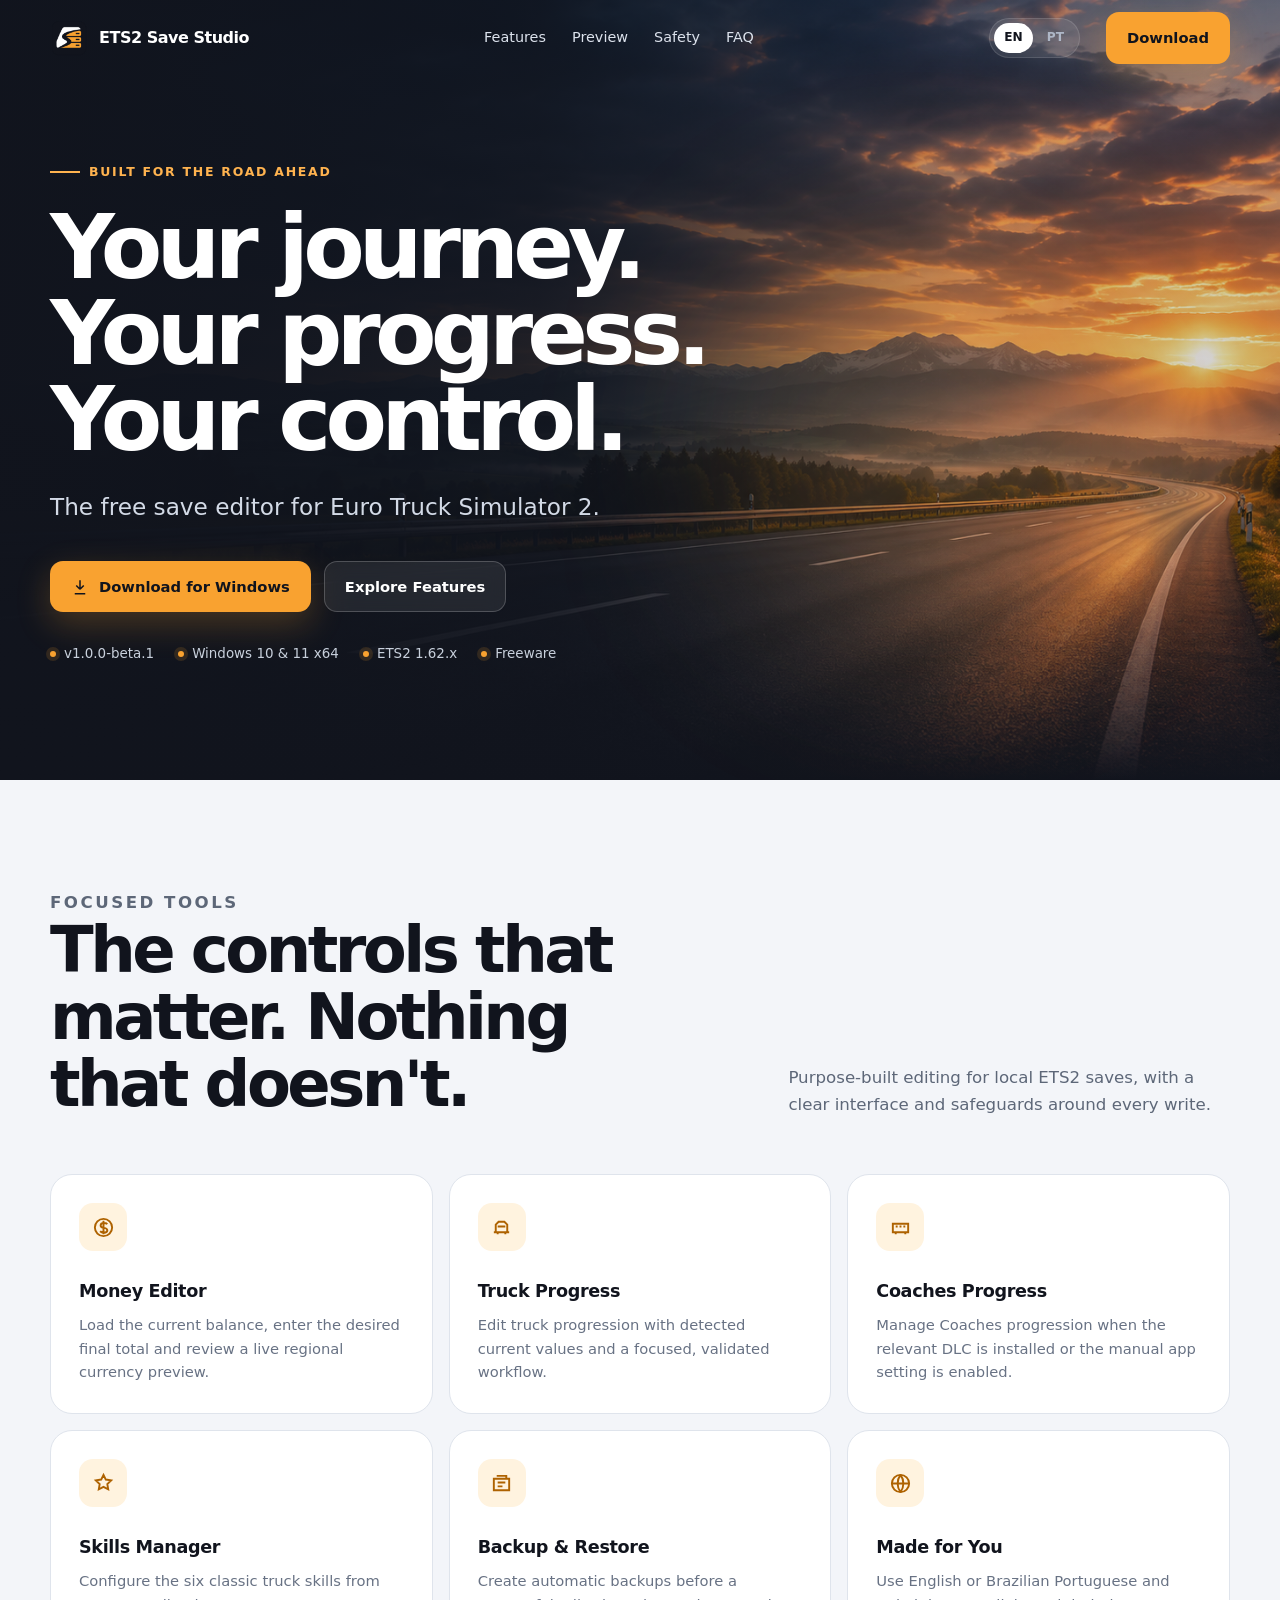
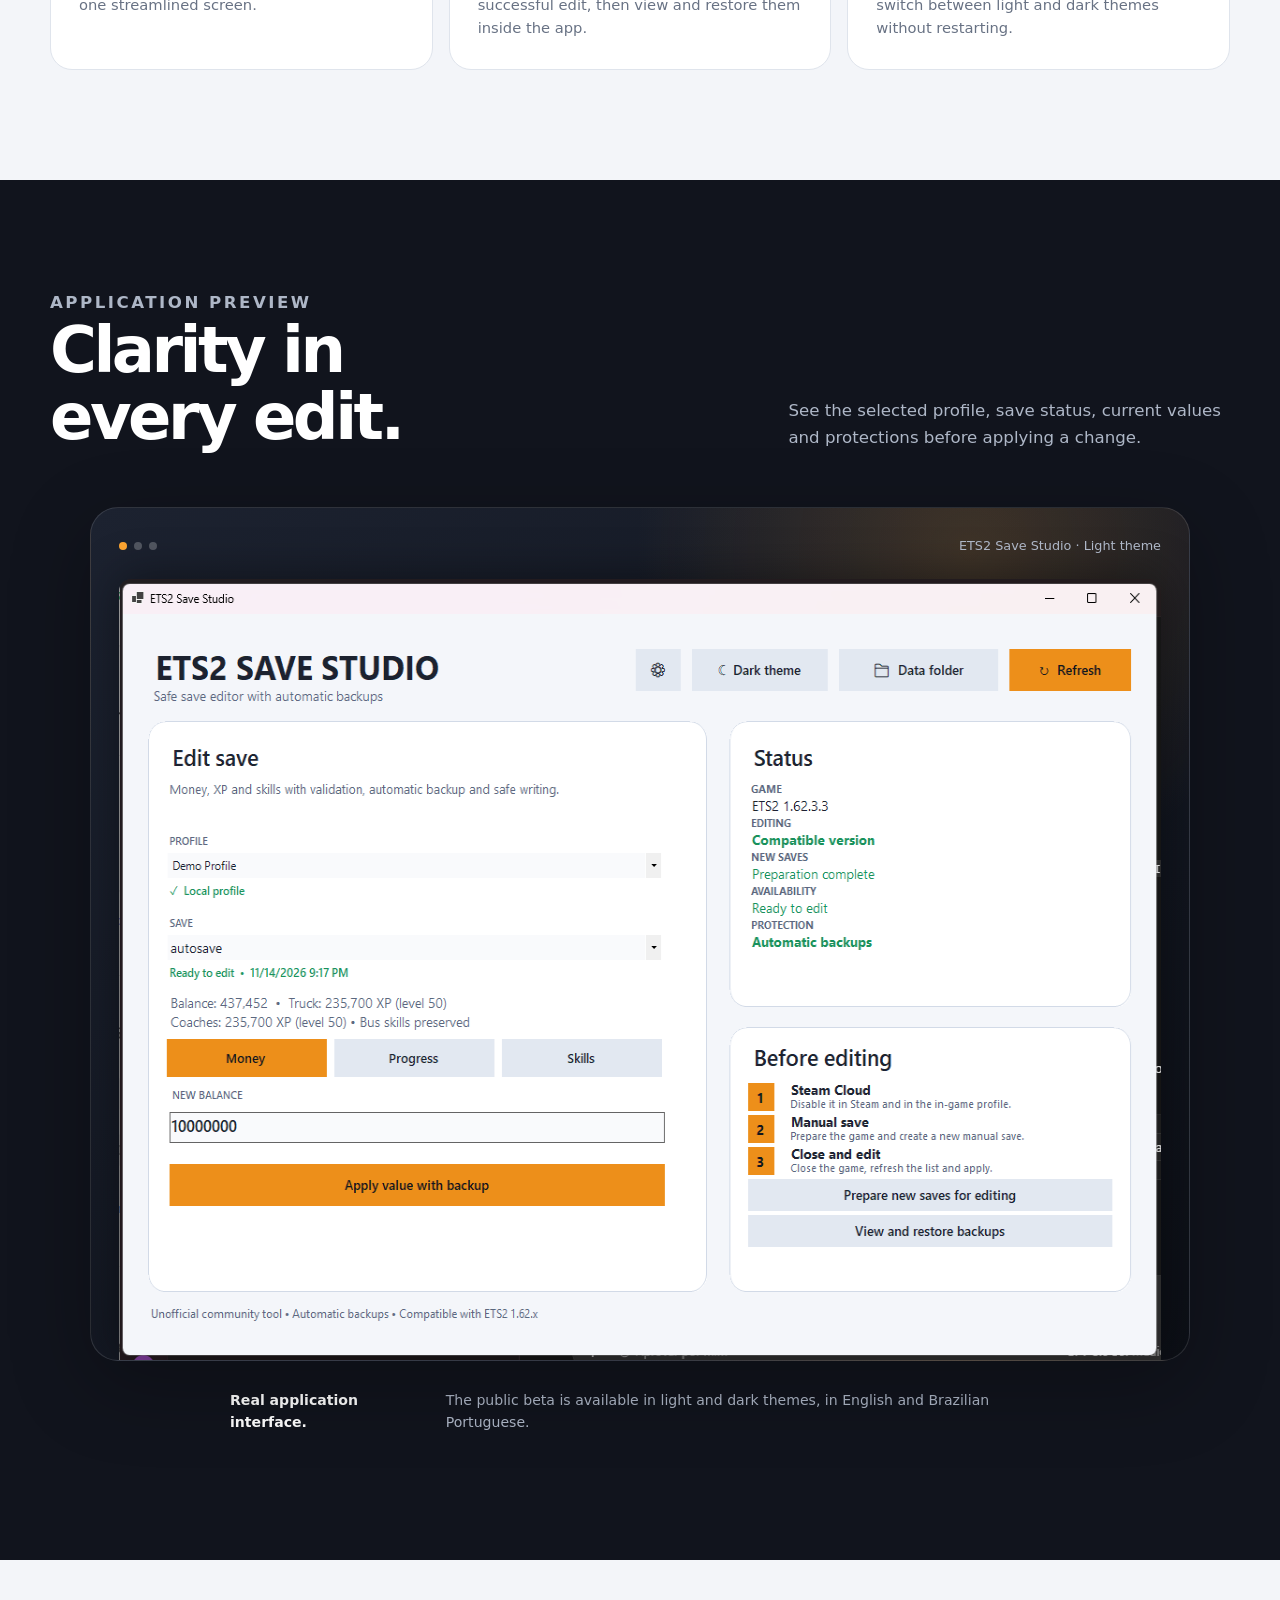
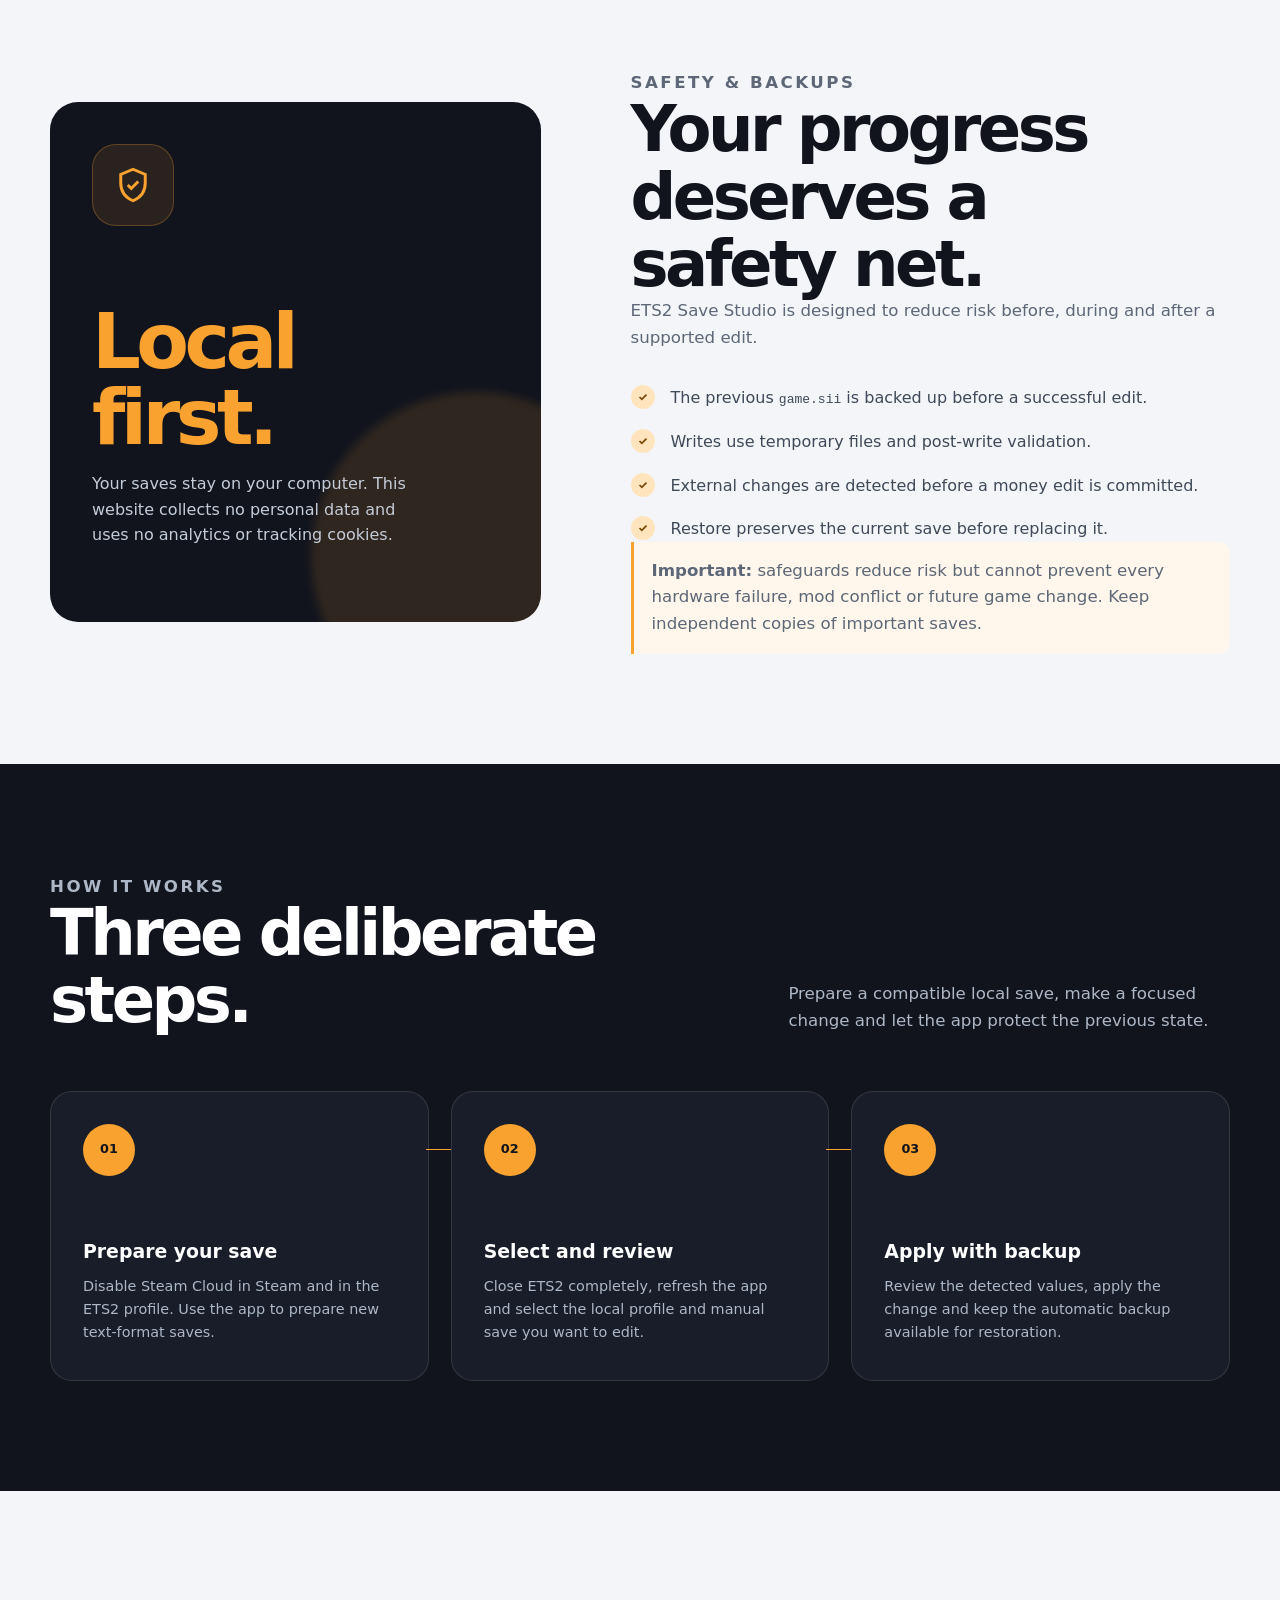
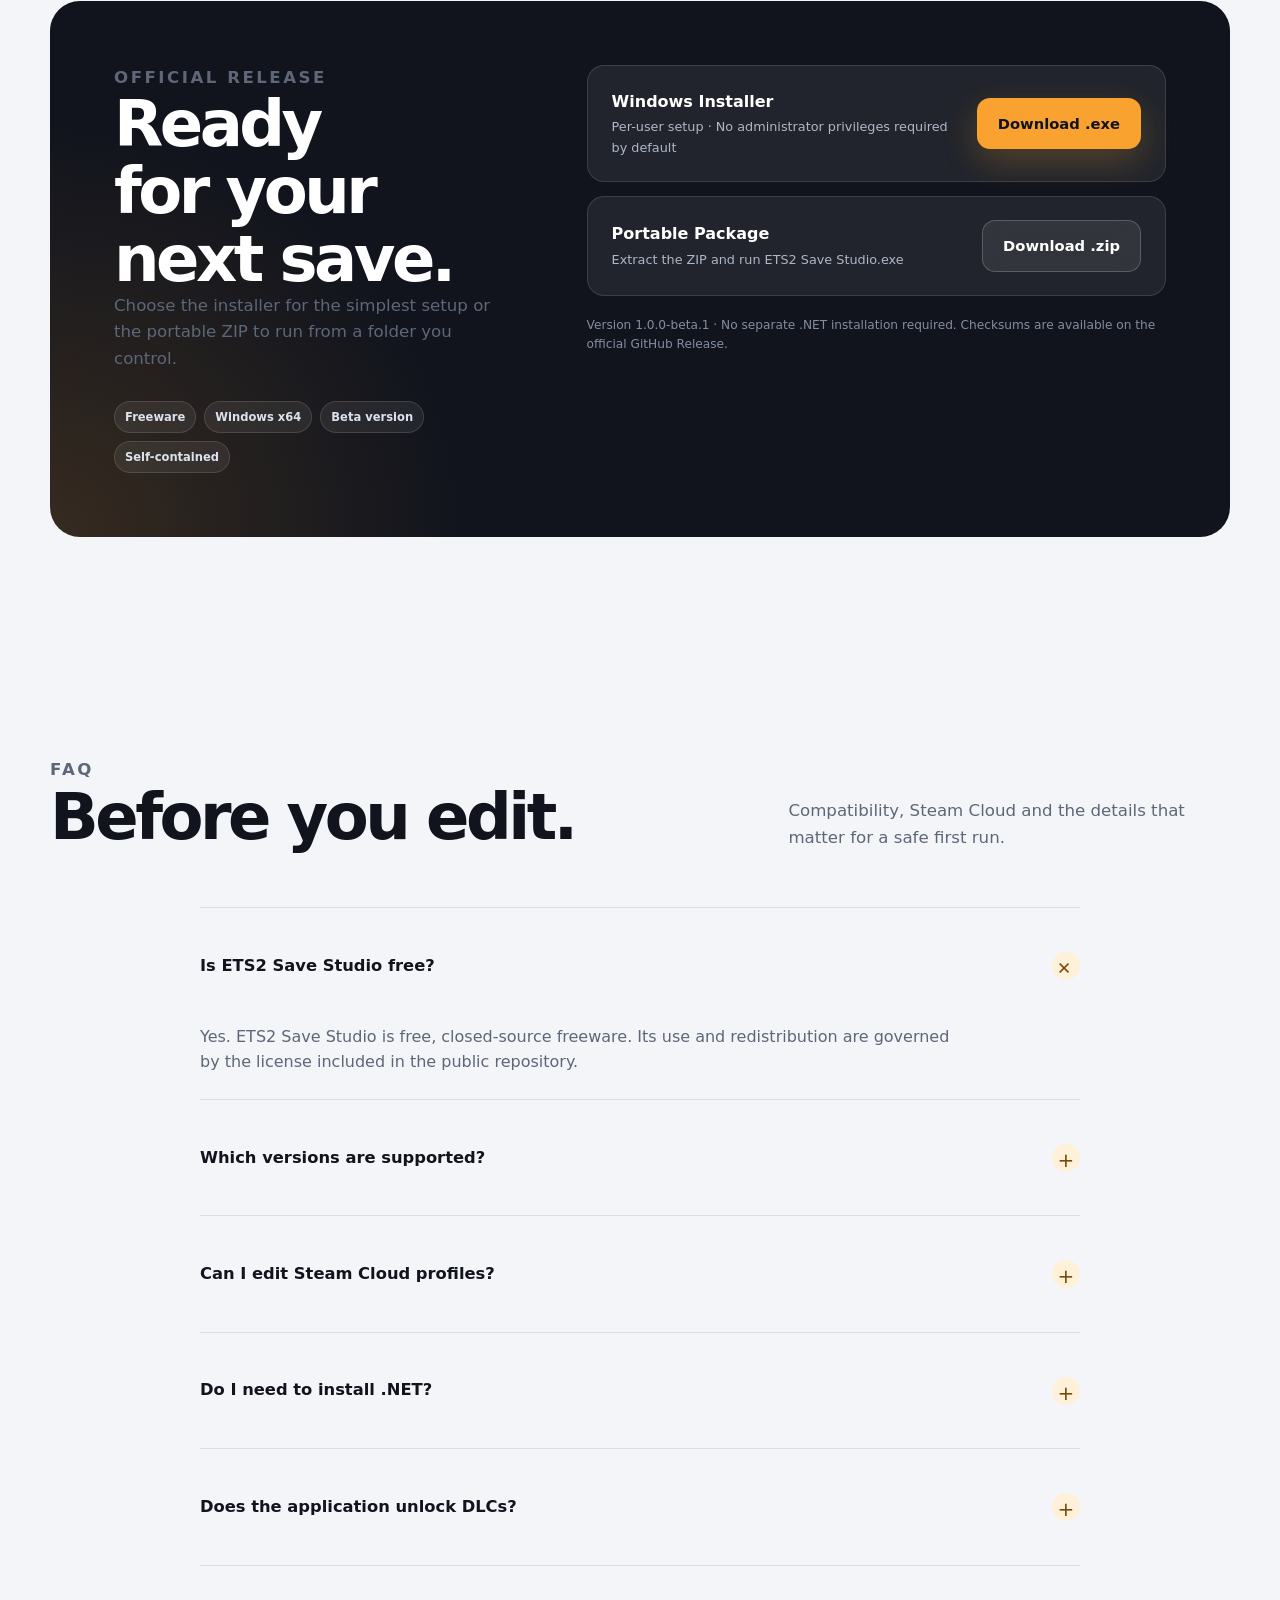
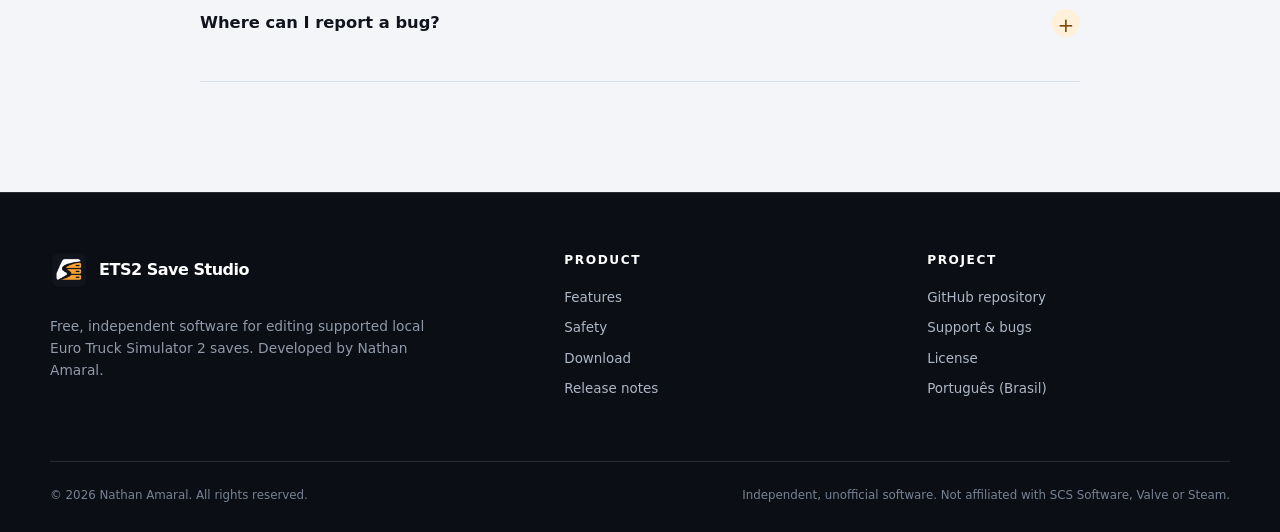
==== site/en/index.html @ 28e4f6e2 "site: publish official landing page" ====
<!DOCTYPE html>
<html lang="en">
<head>
  <meta charset="utf-8">
  <meta name="viewport" content="width=device-width, initial-scale=1">
  <title>ETS2 Save Studio — Free Save Editor for Windows</title>
  <meta name="description" content="Edit local Euro Truck Simulator 2 saves with money, progression and skills tools, automatic backups and restore. Free for Windows x64.">
  <meta name="theme-color" content="#11141D">
  <meta name="color-scheme" content="dark light">
  <meta name="author" content="Nathan Amaral">
  <link rel="canonical" href="https://nathan5d.github.io/ets2-save-studio/en/">
  <link rel="alternate" hreflang="en" href="https://nathan5d.github.io/ets2-save-studio/en/">
  <link rel="alternate" hreflang="pt-BR" href="https://nathan5d.github.io/ets2-save-studio/pt-br/">
  <link rel="alternate" hreflang="x-default" href="https://nathan5d.github.io/ets2-save-studio/en/">
  <link rel="icon" href="../assets/images/logo.png" type="image/png">
  <link rel="apple-touch-icon" href="../assets/images/logo.png">
  <link rel="stylesheet" href="../assets/css/styles.css">

  <meta property="og:type" content="website">
  <meta property="og:site_name" content="ETS2 Save Studio">
  <meta property="og:locale" content="en_US">
  <meta property="og:locale:alternate" content="pt_BR">
  <meta property="og:title" content="ETS2 Save Studio — Your journey. Your progress. Your control.">
  <meta property="og:description" content="The free save editor for Euro Truck Simulator 2. Built for local saves with automatic backups and restore.">
  <meta property="og:url" content="https://nathan5d.github.io/ets2-save-studio/en/">
  <meta property="og:image" content="https://nathan5d.github.io/ets2-save-studio/assets/images/app-preview.png">
  <meta property="og:image:alt" content="ETS2 Save Studio application window">
  <meta name="twitter:card" content="summary_large_image">
  <meta name="twitter:title" content="ETS2 Save Studio — Free Save Editor for Windows">
  <meta name="twitter:description" content="Edit local ETS2 saves with focused controls, automatic backups and restore.">
  <meta name="twitter:image" content="https://nathan5d.github.io/ets2-save-studio/assets/images/app-preview.png">

  <script type="application/ld+json">
  {
    "@context": "https://schema.org",
    "@type": "SoftwareApplication",
    "name": "ETS2 Save Studio",
    "applicationCategory": "UtilitiesApplication",
    "operatingSystem": "Windows 10, Windows 11 (x64)",
    "softwareVersion": "1.0.0-beta.1",
    "description": "A free, independent Windows application for editing local Euro Truck Simulator 2 saves with automatic backups and restoration tools.",
    "url": "https://nathan5d.github.io/ets2-save-studio/en/",
    "downloadUrl": "https://github.com/nathan5d/ets2-save-studio/releases/tag/v1.0.0-beta.1",
    "image": "https://nathan5d.github.io/ets2-save-studio/assets/images/app-preview.png",
    "author": { "@type": "Person", "name": "Nathan Amaral" },
    "offers": { "@type": "Offer", "price": "0", "priceCurrency": "USD" },
    "inLanguage": ["en", "pt-BR"]
  }
  </script>
</head>
<body>
  <a class="skip-link" href="#main">Skip to content</a>

  <header class="site-header" aria-label="Main navigation">
    <div class="container nav-wrap">
      <a class="brand" href="#top" aria-label="ETS2 Save Studio home">
        <img src="../assets/images/logo.png" alt="" width="38" height="38">
        <span>ETS2 Save Studio</span>
      </a>
      <nav class="nav-links" id="main-menu" aria-label="Primary">
        <a href="#features">Features</a>
        <a href="#preview">Preview</a>
        <a href="#safety">Safety</a>
        <a href="#faq">FAQ</a>
      </nav>
      <div class="nav-actions">
        <div class="language-switcher" role="group" aria-label="Language">
          <a href="../en/" data-language="en" aria-current="page" lang="en">EN</a>
          <a href="../pt-br/" data-language="pt-br" lang="pt-BR">PT</a>
        </div>
        <a class="button button-primary" href="#download">Download</a>
        <button class="menu-toggle" type="button" aria-expanded="false" aria-controls="main-menu" aria-label="Open navigation menu"><span></span></button>
      </div>
    </div>
  </header>

  <main id="main">
    <section class="hero" id="top" aria-labelledby="hero-title">
      <div class="hero-glow" aria-hidden="true"></div>
      <div class="container">
        <div class="hero-content">
          <p class="eyebrow">Built for the road ahead</p>
          <h1 id="hero-title">Your journey. Your progress. Your control.</h1>
          <p class="lead">The free save editor for Euro Truck Simulator 2.</p>
          <div class="hero-actions">
            <a class="button button-primary" href="https://github.com/nathan5d/ets2-save-studio/releases/download/v1.0.0-beta.1/ETS2-Save-Studio-1.0.0-beta.1-Setup.exe">
              <svg aria-hidden="true" viewBox="0 0 24 24" fill="none" stroke="currentColor" stroke-width="2"><path d="M12 3v12m0 0 5-5m-5 5-5-5M5 21h14"/></svg>
              Download for Windows
            </a>
            <a class="button button-secondary" href="#features">Explore Features</a>
          </div>
          <ul class="hero-meta">
            <li>v1.0.0-beta.1</li>
            <li>Windows 10 &amp; 11 x64</li>
            <li>ETS2 1.62.x</li>
            <li>Freeware</li>
          </ul>
        </div>
      </div>
    </section>

    <section class="section section-muted" id="features" aria-labelledby="features-title">
      <div class="container">
        <div class="section-head" data-reveal>
          <div>
            <p class="kicker">Focused tools</p>
            <h2 id="features-title">The controls that matter. Nothing that doesn't.</h2>
          </div>
          <p>Purpose-built editing for local ETS2 saves, with a clear interface and safeguards around every write.</p>
        </div>
        <div class="feature-grid">
          <article class="feature-card" data-reveal>
            <div class="icon-box"><svg aria-hidden="true" viewBox="0 0 24 24" fill="none" stroke="currentColor" stroke-width="2"><circle cx="12" cy="12" r="9"/><path d="M16 8.5c-.8-.8-2-1.2-3.4-1.2-2 0-3.6 1-3.6 2.5 0 3.8 7 1.4 7 5.1 0 1.5-1.6 2.5-3.6 2.5-1.6 0-3-.5-4-1.4M12 5v14"/></svg></div>
            <h3>Money Editor</h3>
            <p>Load the current balance, enter the desired final total and review a live regional currency preview.</p>
          </article>
          <article class="feature-card" data-reveal>
            <div class="icon-box"><svg aria-hidden="true" viewBox="0 0 24 24" fill="none" stroke="currentColor" stroke-width="2"><path d="M4 17h16M6 17V9l3-3h6l3 3v8M8 17v2m8-2v2M8 11h8"/></svg></div>
            <h3>Truck Progress</h3>
            <p>Edit truck progression with detected current values and a focused, validated workflow.</p>
          </article>
          <article class="feature-card" data-reveal>
            <div class="icon-box"><svg aria-hidden="true" viewBox="0 0 24 24" fill="none" stroke="currentColor" stroke-width="2"><path d="M4 17h16V8H4v9Zm3 0v2m10-2v2M7 11h2m2 0h2m2 0h2"/></svg></div>
            <h3>Coaches Progress</h3>
            <p>Manage Coaches progression when the relevant DLC is installed or the manual app setting is enabled.</p>
          </article>
          <article class="feature-card" data-reveal>
            <div class="icon-box"><svg aria-hidden="true" viewBox="0 0 24 24" fill="none" stroke="currentColor" stroke-width="2"><path d="m12 3 2.4 4.9L20 8.7l-4 3.9.9 5.5-4.9-2.6-4.9 2.6.9-5.5-4-3.9 5.6-.8L12 3Z"/></svg></div>
            <h3>Skills Manager</h3>
            <p>Configure the six classic truck skills from one streamlined screen.</p>
          </article>
          <article class="feature-card" data-reveal>
            <div class="icon-box"><svg aria-hidden="true" viewBox="0 0 24 24" fill="none" stroke="currentColor" stroke-width="2"><path d="M4 7h16v12H4zM7 4h10v3M8 11h8m-8 4h5"/></svg></div>
            <h3>Backup &amp; Restore</h3>
            <p>Create automatic backups before a successful edit, then view and restore them inside the app.</p>
          </article>
          <article class="feature-card" data-reveal>
            <div class="icon-box"><svg aria-hidden="true" viewBox="0 0 24 24" fill="none" stroke="currentColor" stroke-width="2"><circle cx="12" cy="12" r="9"/><path d="M3 12h18M12 3a15 15 0 0 1 0 18M12 3a15 15 0 0 0 0 18"/></svg></div>
            <h3>Made for You</h3>
            <p>Use English or Brazilian Portuguese and switch between light and dark themes without restarting.</p>
          </article>
        </div>
      </div>
    </section>

    <section class="section" id="preview" aria-labelledby="preview-title">
      <div class="container">
        <div class="section-head" data-reveal>
          <div>
            <p class="kicker">Application preview</p>
            <h2 id="preview-title">Clarity in every edit.</h2>
          </div>
          <p>See the selected profile, save status, current values and protections before applying a change.</p>
        </div>
        <figure data-reveal>
          <div class="preview-stage">
            <div class="preview-toolbar" aria-hidden="true">
              <div class="window-dots"><span></span><span></span><span></span></div>
              <span>ETS2 Save Studio · Light theme</span>
            </div>
            <img src="../assets/images/app-preview.png" alt="ETS2 Save Studio light theme showing a local profile, money editor, compatibility status and automatic backup controls" width="1113" height="781" loading="lazy">
          </div>
          <figcaption class="preview-caption">
            <strong>Real application interface.</strong>
            <span>The public beta is available in light and dark themes, in English and Brazilian Portuguese.</span>
          </figcaption>
        </figure>
      </div>
    </section>

    <section class="section section-muted" id="safety" aria-labelledby="safety-title">
      <div class="container split">
        <div class="safety-visual" data-reveal>
          <div class="shield"><svg aria-hidden="true" viewBox="0 0 24 24" fill="none" stroke="currentColor" stroke-width="1.7"><path d="M12 3 5 6v5c0 4.8 2.8 8.2 7 10 4.2-1.8 7-5.2 7-10V6l-7-3Z"/><path d="m9 12 2 2 4-4"/></svg></div>
          <div class="safety-stat"><strong>Local first.</strong><span>Your saves stay on your computer. This website collects no personal data and uses no analytics or tracking cookies.</span></div>
        </div>
        <div class="split-copy" data-reveal>
          <p class="kicker">Safety &amp; backups</p>
          <h2 id="safety-title">Your progress deserves a safety net.</h2>
          <p>ETS2 Save Studio is designed to reduce risk before, during and after a supported edit.</p>
          <ul class="check-list">
            <li><svg aria-hidden="true" viewBox="0 0 24 24" fill="none" stroke="currentColor" stroke-width="3"><path d="m6 12 4 4 8-8"/></svg><span>The previous <code>game.sii</code> is backed up before a successful edit.</span></li>
            <li><svg aria-hidden="true" viewBox="0 0 24 24" fill="none" stroke="currentColor" stroke-width="3"><path d="m6 12 4 4 8-8"/></svg><span>Writes use temporary files and post-write validation.</span></li>
            <li><svg aria-hidden="true" viewBox="0 0 24 24" fill="none" stroke="currentColor" stroke-width="3"><path d="m6 12 4 4 8-8"/></svg><span>External changes are detected before a money edit is committed.</span></li>
            <li><svg aria-hidden="true" viewBox="0 0 24 24" fill="none" stroke="currentColor" stroke-width="3"><path d="m6 12 4 4 8-8"/></svg><span>Restore preserves the current save before replacing it.</span></li>
          </ul>
          <p class="note"><strong>Important:</strong> safeguards reduce risk but cannot prevent every hardware failure, mod conflict or future game change. Keep independent copies of important saves.</p>
        </div>
      </div>
    </section>

    <section class="section" id="how-it-works" aria-labelledby="steps-title">
      <div class="container">
        <div class="section-head" data-reveal>
          <div>
            <p class="kicker">How it works</p>
            <h2 id="steps-title">Three deliberate steps.</h2>
          </div>
          <p>Prepare a compatible local save, make a focused change and let the app protect the previous state.</p>
        </div>
        <div class="steps">
          <article class="step" data-reveal><h3>Prepare your save</h3><p>Disable Steam Cloud in Steam and in the ETS2 profile. Use the app to prepare new text-format saves.</p></article>
          <article class="step" data-reveal><h3>Select and review</h3><p>Close ETS2 completely, refresh the app and select the local profile and manual save you want to edit.</p></article>
          <article class="step" data-reveal><h3>Apply with backup</h3><p>Review the detected values, apply the change and keep the automatic backup available for restoration.</p></article>
        </div>
      </div>
    </section>

    <section class="section section-muted" id="download" aria-labelledby="download-title">
      <div class="container">
        <div class="download-panel" data-reveal>
          <div class="download-copy">
            <p class="kicker">Official release</p>
            <h2 id="download-title">Ready for your next save.</h2>
            <p>Choose the installer for the simplest setup or the portable ZIP to run from a folder you control.</p>
            <div class="download-badges">
              <span class="badge">Freeware</span><span class="badge">Windows x64</span><span class="badge">Beta version</span><span class="badge">Self-contained</span>
            </div>
          </div>
          <div>
            <div class="download-options">
              <article class="download-card">
                <div><h3>Windows Installer</h3><p>Per-user setup · No administrator privileges required by default</p></div>
                <a class="button button-primary" href="https://github.com/nathan5d/ets2-save-studio/releases/download/v1.0.0-beta.1/ETS2-Save-Studio-1.0.0-beta.1-Setup.exe">Download .exe</a>
              </article>
              <article class="download-card">
                <div><h3>Portable Package</h3><p>Extract the ZIP and run ETS2 Save Studio.exe</p></div>
                <a class="button button-secondary" href="https://github.com/nathan5d/ets2-save-studio/releases/download/v1.0.0-beta.1/ETS2-Save-Studio-1.0.0-beta.1-win-x64.zip">Download .zip</a>
              </article>
            </div>
            <p class="download-footnote">Version 1.0.0-beta.1 · No separate .NET installation required. Checksums are available on the official GitHub Release.</p>
          </div>
        </div>
      </div>
    </section>

    <section class="section section-muted" id="faq" aria-labelledby="faq-title">
      <div class="container">
        <div class="section-head" data-reveal>
          <div><p class="kicker">FAQ</p><h2 id="faq-title">Before you edit.</h2></div>
          <p>Compatibility, Steam Cloud and the details that matter for a safe first run.</p>
        </div>
        <div class="faq-list" data-reveal>
          <article class="faq-item"><h3><button class="faq-question" type="button" aria-expanded="true" aria-controls="faq-en-1"><span>Is ETS2 Save Studio free?</span><span aria-hidden="true">+</span></button></h3><div class="faq-answer" id="faq-en-1"><p>Yes. ETS2 Save Studio is free, closed-source freeware. Its use and redistribution are governed by the license included in the public repository.</p></div></article>
          <article class="faq-item"><h3><button class="faq-question" type="button" aria-expanded="false" aria-controls="faq-en-2"><span>Which versions are supported?</span><span aria-hidden="true">+</span></button></h3><div class="faq-answer" id="faq-en-2" hidden><p>This beta is verified for Euro Truck Simulator 2 1.62.x on Windows 10 or Windows 11 x64. Editing is intentionally blocked on unverified game versions.</p></div></article>
          <article class="faq-item"><h3><button class="faq-question" type="button" aria-expanded="false" aria-controls="faq-en-3"><span>Can I edit Steam Cloud profiles?</span><span aria-hidden="true">+</span></button></h3><div class="faq-answer" id="faq-en-3" hidden><p>No. Steam Cloud profiles cannot be edited safely by this release. Disable synchronization in Steam and in the in-game profile, then work with a local save.</p></div></article>
          <article class="faq-item"><h3><button class="faq-question" type="button" aria-expanded="false" aria-controls="faq-en-4"><span>Do I need to install .NET?</span><span aria-hidden="true">+</span></button></h3><div class="faq-answer" id="faq-en-4" hidden><p>No. Both the installer and portable packages are self-contained, so a separate .NET installation is not required.</p></div></article>
          <article class="faq-item"><h3><button class="faq-question" type="button" aria-expanded="false" aria-controls="faq-en-5"><span>Does the application unlock DLCs?</span><span aria-hidden="true">+</span></button></h3><div class="faq-answer" id="faq-en-5" hidden><p>No. The app does not purchase, activate or unlock DLCs. Coaches detection depends on the installed DLC or the manual app setting.</p></div></article>
          <article class="faq-item"><h3><button class="faq-question" type="button" aria-expanded="false" aria-controls="faq-en-6"><span>Where can I report a bug?</span><span aria-hidden="true">+</span></button></h3><div class="faq-answer" id="faq-en-6" hidden><p>Use GitHub Issues in the public repository. Include the app, ETS2 and Windows versions plus the exact error message, but do not upload personal saves or private paths.</p></div></article>
        </div>
      </div>
    </section>
  </main>

  <footer class="site-footer">
    <div class="container">
      <div class="footer-grid">
        <div class="footer-brand"><a class="brand" href="#top"><img src="../assets/images/logo.png" alt="" width="38" height="38"><span>ETS2 Save Studio</span></a><p>Free, independent software for editing supported local Euro Truck Simulator 2 saves. Developed by Nathan Amaral.</p></div>
        <div class="footer-column"><h2>Product</h2><a href="#features">Features</a><a href="#safety">Safety</a><a href="#download">Download</a><a href="https://github.com/nathan5d/ets2-save-studio/releases/tag/v1.0.0-beta.1">Release notes</a></div>
        <div class="footer-column"><h2>Project</h2><a href="https://github.com/nathan5d/ets2-save-studio">GitHub repository</a><a href="https://github.com/nathan5d/ets2-save-studio/issues">Support &amp; bugs</a><a href="https://github.com/nathan5d/ets2-save-studio/blob/main/LICENSE.txt">License</a><a href="../pt-br/" data-language="pt-br" lang="pt-BR">Português (Brasil)</a></div>
      </div>
      <div class="footer-bottom"><span>© 2026 Nathan Amaral. All rights reserved.</span><span>Independent, unofficial software. Not affiliated with SCS Software, Valve or Steam.</span></div>
    </div>
  </footer>

  <script src="../assets/js/main.js" defer></script>
</body>
</html>
---- site/assets/css/styles.css ----
:root {
  --navy: #11141d;
  --navy-2: #181d29;
  --navy-3: #202737;
  --orange: #f9a230;
  --orange-2: #ffb34f;
  --white: #ffffff;
  --mist: #f3f5f9;
  --muted: #aeb7c7;
  --line: rgba(255, 255, 255, 0.12);
  --max: 1180px;
  --radius: 22px;
  --shadow: 0 24px 80px rgba(0, 0, 0, 0.28);
}

* {
  box-sizing: border-box;
}

html {
  scroll-behavior: smooth;
  scroll-padding-top: 88px;
}

body {
  margin: 0;
  color: var(--white);
  background: var(--navy);
  font-family: Inter, ui-sans-serif, system-ui, -apple-system, BlinkMacSystemFont, "Segoe UI", sans-serif;
  line-height: 1.6;
  -webkit-font-smoothing: antialiased;
}

body.menu-open {
  overflow: hidden;
}

img {
  display: block;
  max-width: 100%;
}

a {
  color: inherit;
}

button,
a {
  -webkit-tap-highlight-color: transparent;
}

:focus-visible {
  outline: 3px solid var(--orange);
  outline-offset: 4px;
}

.skip-link {
  position: fixed;
  z-index: 999;
  top: 12px;
  left: 12px;
  padding: 10px 16px;
  color: var(--navy);
  background: var(--white);
  border-radius: 10px;
  transform: translateY(-160%);
  transition: transform 0.2s ease;
}

.skip-link:focus {
  transform: translateY(0);
}

.container {
  width: min(calc(100% - 40px), var(--max));
  margin-inline: auto;
}

.site-header {
  position: fixed;
  z-index: 100;
  inset: 0 0 auto;
  border-bottom: 1px solid transparent;
  transition: background 0.25s ease, border-color 0.25s ease, backdrop-filter 0.25s ease;
}

.site-header.scrolled {
  background: rgba(17, 20, 29, 0.9);
  border-color: var(--line);
  backdrop-filter: blur(18px);
}

.nav-wrap {
  display: flex;
  min-height: 76px;
  align-items: center;
  justify-content: space-between;
  gap: 28px;
}

.brand {
  display: inline-flex;
  align-items: center;
  gap: 11px;
  text-decoration: none;
  font-weight: 800;
  letter-spacing: -0.03em;
}

.brand img {
  width: 38px;
  height: 38px;
  border-radius: 10px;
}

.nav-links,
.nav-actions {
  display: flex;
  align-items: center;
  gap: 26px;
}

.nav-links a {
  color: #dce2ec;
  font-size: 0.9rem;
  text-decoration: none;
  transition: color 0.2s ease;
}

.nav-links a:hover {
  color: var(--white);
}

.language-switcher {
  display: inline-flex;
  gap: 3px;
  padding: 4px;
  background: rgba(255, 255, 255, 0.08);
  border: 1px solid var(--line);
  border-radius: 999px;
}

.language-switcher a {
  min-width: 39px;
  padding: 5px 9px;
  color: var(--muted);
  border-radius: 999px;
  font-size: 0.76rem;
  font-weight: 800;
  text-align: center;
  text-decoration: none;
}

.language-switcher a[aria-current="page"] {
  color: var(--navy);
  background: var(--white);
}

.menu-toggle {
  display: none;
  width: 44px;
  height: 44px;
  padding: 10px;
  color: var(--white);
  background: transparent;
  border: 1px solid var(--line);
  border-radius: 12px;
  cursor: pointer;
}

.menu-toggle span,
.menu-toggle::before,
.menu-toggle::after {
  display: block;
  width: 100%;
  height: 2px;
  content: "";
  background: currentColor;
  border-radius: 2px;
  transition: transform 0.2s ease, opacity 0.2s ease;
}

.menu-toggle span {
  margin: 5px 0;
}

.menu-toggle[aria-expanded="true"] span {
  opacity: 0;
}

.menu-toggle[aria-expanded="true"]::before {
  transform: translateY(7px) rotate(45deg);
}

.menu-toggle[aria-expanded="true"]::after {
  transform: translateY(-7px) rotate(-45deg);
}

.hero {
  position: relative;
  display: grid;
  min-height: 780px;
  align-items: center;
  overflow: hidden;
  isolation: isolate;
}

.hero::before {
  position: absolute;
  z-index: -3;
  inset: 0;
  content: "";
  background: url("../images/hero-road.png") 66% 50% / cover no-repeat;
}

.hero::after {
  position: absolute;
  z-index: -2;
  inset: 0;
  content: "";
  background:
    linear-gradient(90deg, rgba(17, 20, 29, 0.98) 0%, rgba(17, 20, 29, 0.83) 42%, rgba(17, 20, 29, 0.18) 75%),
    linear-gradient(0deg, var(--navy) 0%, transparent 28%);
}

.hero-glow {
  position: absolute;
  z-index: -1;
  right: 12%;
  bottom: 16%;
  width: 420px;
  height: 420px;
  background: rgba(249, 162, 48, 0.12);
  border-radius: 50%;
  filter: blur(90px);
}

.hero-content {
  max-width: 720px;
  padding-block: 150px 110px;
}

.eyebrow {
  display: inline-flex;
  align-items: center;
  gap: 9px;
  margin: 0 0 22px;
  color: var(--orange-2);
  font-size: 0.78rem;
  font-weight: 800;
  letter-spacing: 0.14em;
  text-transform: uppercase;
}

.eyebrow::before {
  width: 30px;
  height: 2px;
  content: "";
  background: currentColor;
}

.hero h1 {
  max-width: 720px;
  margin: 0;
  font-size: clamp(3.5rem, 7vw, 6.7rem);
  line-height: 0.96;
  letter-spacing: -0.065em;
  text-wrap: balance;
}

.hero .lead {
  max-width: 600px;
  margin: 28px 0 0;
  color: #d3dae6;
  font-size: clamp(1.15rem, 2vw, 1.45rem);
  line-height: 1.5;
}

.hero-actions {
  display: flex;
  flex-wrap: wrap;
  gap: 13px;
  margin-top: 36px;
}

.button {
  display: inline-flex;
  min-height: 50px;
  align-items: center;
  justify-content: center;
  gap: 10px;
  padding: 13px 20px;
  border: 1px solid transparent;
  border-radius: 13px;
  font-size: 0.92rem;
  font-weight: 800;
  text-decoration: none;
  transition: transform 0.2s ease, background 0.2s ease, border-color 0.2s ease;
}

.button:hover {
  transform: translateY(-2px);
}

.button-primary {
  color: var(--navy);
  background: var(--orange);
  box-shadow: 0 12px 34px rgba(249, 162, 48, 0.24);
}

.button-primary:hover {
  background: var(--orange-2);
}

.button-secondary {
  color: var(--white);
  background: rgba(255, 255, 255, 0.08);
  border-color: rgba(255, 255, 255, 0.2);
  backdrop-filter: blur(10px);
}

.button-secondary:hover {
  background: rgba(255, 255, 255, 0.13);
}

.button svg {
  width: 18px;
  height: 18px;
}

.hero-meta {
  display: flex;
  flex-wrap: wrap;
  gap: 12px 24px;
  margin: 31px 0 0;
  padding: 0;
  color: #c8d0dc;
  list-style: none;
  font-size: 0.84rem;
}

.hero-meta li {
  display: flex;
  align-items: center;
  gap: 8px;
}

.hero-meta li::before {
  width: 6px;
  height: 6px;
  content: "";
  background: var(--orange);
  border-radius: 50%;
  box-shadow: 0 0 0 4px rgba(249, 162, 48, 0.14);
}

.section {
  padding-block: 110px;
}

.section-muted {
  background: var(--mist);
  color: var(--navy);
}

.section-head {
  display: grid;
  grid-template-columns: minmax(0, 0.82fr) minmax(280px, 0.55fr);
  align-items: end;
  gap: 80px;
  margin-bottom: 56px;
}

.section-head h2,
.split-copy h2,
.download-copy h2 {
  margin: 0;
  font-size: clamp(2.35rem, 5vw, 4.3rem);
  line-height: 1.05;
  letter-spacing: -0.055em;
  text-wrap: balance;
}

.section-head p,
.split-copy > p,
.download-copy > p {
  margin: 0;
  color: #5d6778;
  font-size: 1.04rem;
}

.section:not(.section-muted) .section-head p,
.section:not(.section-muted) .split-copy > p,
.section:not(.section-muted) .download-copy > p {
  color: var(--muted);
}

.kicker {
  margin: 0 0 15px;
  color: #a55f00;
  font-size: 0.76rem;
  font-weight: 900;
  letter-spacing: 0.15em;
  text-transform: uppercase;
}

.section:not(.section-muted) .kicker {
  color: var(--orange);
}

.feature-grid {
  display: grid;
  grid-template-columns: repeat(3, 1fr);
  gap: 16px;
}

.feature-card {
  min-height: 240px;
  padding: 28px;
  background: var(--white);
  border: 1px solid #dfe4ec;
  border-radius: var(--radius);
  transition: transform 0.24s ease, box-shadow 0.24s ease, border-color 0.24s ease;
}

.feature-card:hover {
  border-color: rgba(249, 162, 48, 0.55);
  box-shadow: 0 18px 50px rgba(17, 20, 29, 0.1);
  transform: translateY(-4px);
}

.icon-box {
  display: grid;
  width: 48px;
  height: 48px;
  margin-bottom: 26px;
  color: #ae6200;
  background: #fff3df;
  border-radius: 14px;
  place-items: center;
}

.icon-box svg {
  width: 23px;
  height: 23px;
}

.feature-card h3 {
  margin: 0 0 8px;
  font-size: 1.1rem;
  letter-spacing: -0.02em;
}

.feature-card p {
  margin: 0;
  color: #687284;
  font-size: 0.92rem;
}

.preview-stage {
  position: relative;
  padding: 28px 28px 0;
  overflow: hidden;
  background:
    radial-gradient(circle at 80% 5%, rgba(249, 162, 48, 0.18), transparent 28%),
    linear-gradient(145deg, #1c2230, #0c0f16);
  border: 1px solid var(--line);
  border-radius: 28px;
  box-shadow: var(--shadow);
}

.preview-toolbar {
  display: flex;
  align-items: center;
  justify-content: space-between;
  gap: 20px;
  margin-bottom: 22px;
  color: var(--muted);
  font-size: 0.8rem;
}

.window-dots {
  display: flex;
  gap: 7px;
}

.window-dots span {
  width: 8px;
  height: 8px;
  background: rgba(255, 255, 255, 0.23);
  border-radius: 50%;
}

.window-dots span:first-child {
  background: var(--orange);
}

.preview-stage img {
  width: 100%;
  border-radius: 12px 12px 0 0;
  box-shadow: 0 -2px 46px rgba(0, 0, 0, 0.4);
}

.preview-caption {
  display: flex;
  max-width: 820px;
  align-items: flex-start;
  gap: 15px;
  margin: 28px auto 0;
  color: var(--muted);
  font-size: 0.88rem;
}

.preview-caption strong {
  color: var(--white);
}

.split {
  display: grid;
  grid-template-columns: 0.9fr 1.1fr;
  align-items: center;
  gap: 90px;
}

.safety-visual {
  position: relative;
  min-height: 520px;
  padding: 42px;
  overflow: hidden;
  color: var(--white);
  background: var(--navy);
  border-radius: 28px;
}

.safety-visual::before {
  position: absolute;
  right: -100px;
  bottom: -100px;
  width: 330px;
  height: 330px;
  content: "";
  background: var(--orange);
  border-radius: 50%;
  opacity: 0.13;
  filter: blur(5px);
}

.shield {
  display: grid;
  width: 82px;
  height: 82px;
  margin-bottom: 78px;
  color: var(--orange);
  background: rgba(249, 162, 48, 0.1);
  border: 1px solid rgba(249, 162, 48, 0.28);
  border-radius: 24px;
  place-items: center;
}

.shield svg {
  width: 42px;
  height: 42px;
}

.safety-stat {
  position: relative;
  max-width: 340px;
}

.safety-stat strong {
  display: block;
  color: var(--orange);
  font-size: clamp(3rem, 6vw, 5rem);
  line-height: 1;
  letter-spacing: -0.06em;
}

.safety-stat span {
  display: block;
  margin-top: 14px;
  color: #c4ccda;
  font-size: 1rem;
}

.check-list {
  display: grid;
  gap: 18px;
  margin: 34px 0 0;
  padding: 0;
  list-style: none;
}

.check-list li {
  display: grid;
  grid-template-columns: 28px 1fr;
  gap: 12px;
  color: #3f4959;
}

.check-list svg {
  width: 24px;
  height: 24px;
  padding: 5px;
  color: #7b4907;
  background: #ffe4bd;
  border-radius: 50%;
}

.note {
  margin-top: 30px;
  padding: 16px 18px;
  color: #5d4b31;
  background: #fff7eb;
  border-left: 3px solid var(--orange);
  border-radius: 0 12px 12px 0;
  font-size: 0.84rem;
}

.steps {
  display: grid;
  grid-template-columns: repeat(3, 1fr);
  counter-reset: steps;
  gap: 22px;
}

.step {
  position: relative;
  min-height: 290px;
  padding: 32px;
  background: var(--navy-2);
  border: 1px solid var(--line);
  border-radius: var(--radius);
  counter-increment: steps;
}

.step::before {
  display: grid;
  width: 52px;
  height: 52px;
  margin-bottom: 60px;
  color: var(--navy);
  content: "0" counter(steps);
  background: var(--orange);
  border-radius: 50%;
  font-size: 0.8rem;
  font-weight: 900;
  place-items: center;
}

.step:not(:last-child)::after {
  position: absolute;
  top: 57px;
  right: -24px;
  z-index: 2;
  width: 26px;
  height: 1px;
  content: "";
  background: var(--orange);
}

.step h3 {
  margin: 0 0 9px;
  font-size: 1.18rem;
}

.step p {
  margin: 0;
  color: var(--muted);
  font-size: 0.9rem;
}

.download-panel {
  display: grid;
  grid-template-columns: 0.82fr 1.18fr;
  gap: 70px;
  padding: 64px;
  color: var(--white);
  background:
    radial-gradient(circle at 0 100%, rgba(249, 162, 48, 0.16), transparent 32%),
    var(--navy);
  border-radius: 30px;
}

.download-copy .download-badges {
  display: flex;
  flex-wrap: wrap;
  gap: 8px;
  margin-top: 28px;
}

.badge {
  padding: 6px 10px;
  color: #dbe2ed;
  background: rgba(255, 255, 255, 0.07);
  border: 1px solid var(--line);
  border-radius: 999px;
  font-size: 0.72rem;
  font-weight: 700;
}

.download-options {
  display: grid;
  gap: 14px;
}

.download-card {
  display: grid;
  grid-template-columns: 1fr auto;
  align-items: center;
  gap: 24px;
  padding: 23px 24px;
  background: rgba(255, 255, 255, 0.07);
  border: 1px solid var(--line);
  border-radius: 17px;
}

.download-card h3 {
  margin: 0 0 3px;
  font-size: 1rem;
}

.download-card p {
  margin: 0;
  color: var(--muted);
  font-size: 0.8rem;
}

.download-card .button {
  min-width: 134px;
}

.download-footnote {
  margin: 20px 0 0;
  color: #838da0;
  font-size: 0.76rem;
}

.faq-list {
  max-width: 880px;
  margin-inline: auto;
  border-top: 1px solid #d9dfe8;
}

.faq-item {
  border-bottom: 1px solid #d9dfe8;
}

.faq-question {
  display: grid;
  width: 100%;
  grid-template-columns: 1fr auto;
  align-items: center;
  gap: 25px;
  padding: 25px 0;
  color: var(--navy);
  background: transparent;
  border: 0;
  font: inherit;
  font-size: 1.02rem;
  font-weight: 800;
  text-align: left;
  cursor: pointer;
}

.faq-question span:last-child {
  display: grid;
  width: 28px;
  height: 28px;
  color: #7b4907;
  background: #fff0d9;
  border-radius: 50%;
  font-size: 1.25rem;
  font-weight: 400;
  transition: transform 0.2s ease;
  place-items: center;
}

.faq-question[aria-expanded="true"] span:last-child {
  transform: rotate(45deg);
}

.faq-answer {
  max-width: 760px;
  padding: 0 0 24px;
  color: #5d6778;
}

.faq-answer p {
  margin: 0;
}

.site-footer {
  padding: 58px 0 28px;
  background: #0b0e14;
  border-top: 1px solid var(--line);
}

.footer-grid {
  display: grid;
  grid-template-columns: 1.2fr 0.8fr 0.8fr;
  gap: 60px;
  padding-bottom: 52px;
}

.footer-brand p {
  max-width: 390px;
  margin: 18px 0 0;
  color: #909aab;
  font-size: 0.86rem;
}

.footer-column h2 {
  margin: 0 0 16px;
  color: var(--white);
  font-size: 0.76rem;
  letter-spacing: 0.13em;
  text-transform: uppercase;
}

.footer-column a {
  display: block;
  width: fit-content;
  margin: 9px 0;
  color: #aeb7c7;
  font-size: 0.84rem;
  text-decoration: none;
}

.footer-column a:hover {
  color: var(--orange);
}

.footer-bottom {
  display: flex;
  justify-content: space-between;
  gap: 30px;
  padding-top: 24px;
  color: #788294;
  border-top: 1px solid var(--line);
  font-size: 0.74rem;
}

[data-reveal] {
  opacity: 0;
  transform: translateY(24px);
  transition: opacity 0.65s ease, transform 0.65s ease;
}

[data-reveal].is-visible {
  opacity: 1;
  transform: translateY(0);
}

@media (prefers-reduced-motion: reduce) {
  html {
    scroll-behavior: auto;
  }

  *,
  *::before,
  *::after {
    scroll-behavior: auto !important;
    transition-duration: 0.01ms !important;
    animation-duration: 0.01ms !important;
    animation-iteration-count: 1 !important;
  }

  [data-reveal] {
    opacity: 1;
    transform: none;
  }
}

@media (max-width: 960px) {
  .nav-links {
    position: fixed;
    inset: 76px 0 0;
    display: none;
    align-items: stretch;
    padding: 30px 20px;
    background: rgba(17, 20, 29, 0.98);
    flex-direction: column;
  }

  .nav-links.open {
    display: flex;
  }

  .nav-links a {
    padding: 12px 0;
    font-size: 1.1rem;
  }

  .menu-toggle {
    display: block;
  }

  .nav-actions .button {
    display: none;
  }

  .section-head,
  .split,
  .download-panel {
    grid-template-columns: 1fr;
  }

  .section-head,
  .split,
  .download-panel {
    gap: 38px;
  }

  .feature-grid {
    grid-template-columns: repeat(2, 1fr);
  }

  .steps {
    grid-template-columns: 1fr;
  }

  .step {
    min-height: 0;
  }

  .step::before {
    margin-bottom: 30px;
  }

  .step:not(:last-child)::after {
    top: auto;
    right: auto;
    bottom: -23px;
    left: 57px;
    width: 1px;
    height: 23px;
  }

  .footer-grid {
    grid-template-columns: 1fr 1fr;
  }

  .footer-brand {
    grid-column: 1 / -1;
  }
}

@media (max-width: 640px) {
  .container {
    width: min(calc(100% - 28px), var(--max));
  }

  .brand span {
    display: none;
  }

  .nav-wrap {
    min-height: 68px;
  }

  .nav-links {
    inset-block-start: 68px;
  }

  .hero {
    min-height: 730px;
  }

  .hero::before {
    background-position: 65% center;
  }

  .hero::after {
    background:
      linear-gradient(90deg, rgba(17, 20, 29, 0.95), rgba(17, 20, 29, 0.45)),
      linear-gradient(0deg, var(--navy), transparent 45%);
  }

  .hero-content {
    padding-block: 128px 80px;
  }

  .hero h1 {
    font-size: clamp(3.1rem, 16vw, 4.6rem);
  }

  .hero-actions,
  .hero-actions .button {
    width: 100%;
  }

  .section {
    padding-block: 76px;
  }

  .section-head {
    margin-bottom: 38px;
  }

  .feature-grid {
    grid-template-columns: 1fr;
  }

  .feature-card {
    min-height: 0;
  }

  .preview-stage {
    padding: 14px 14px 0;
    border-radius: 18px;
  }

  .preview-toolbar span:last-child {
    display: none;
  }

  .safety-visual {
    min-height: 430px;
    padding: 30px;
  }

  .download-panel {
    padding: 32px 22px;
    border-radius: 22px;
  }

  .download-card {
    grid-template-columns: 1fr;
  }

  .download-card .button {
    width: 100%;
  }

  .footer-grid {
    grid-template-columns: 1fr;
    gap: 34px;
  }

  .footer-brand {
    grid-column: auto;
  }

  .footer-bottom {
    flex-direction: column;
    gap: 10px;
  }
}
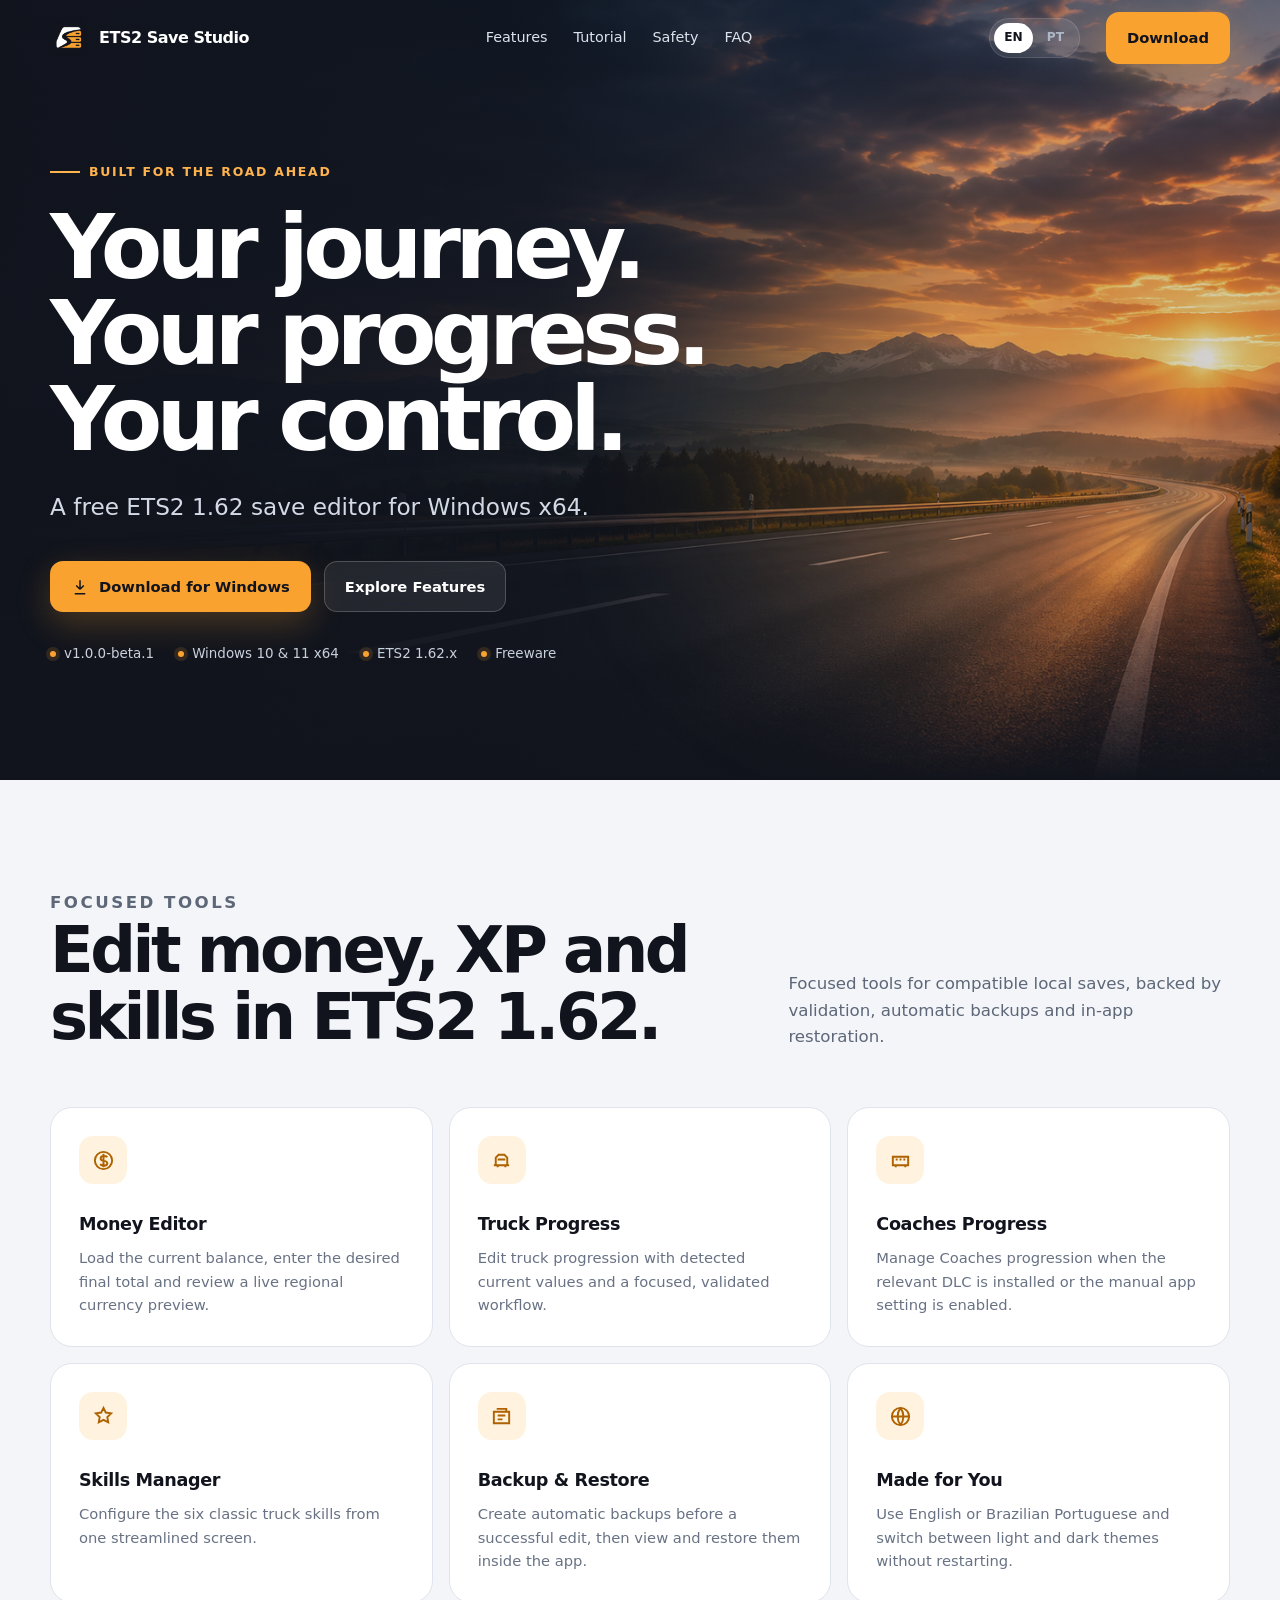
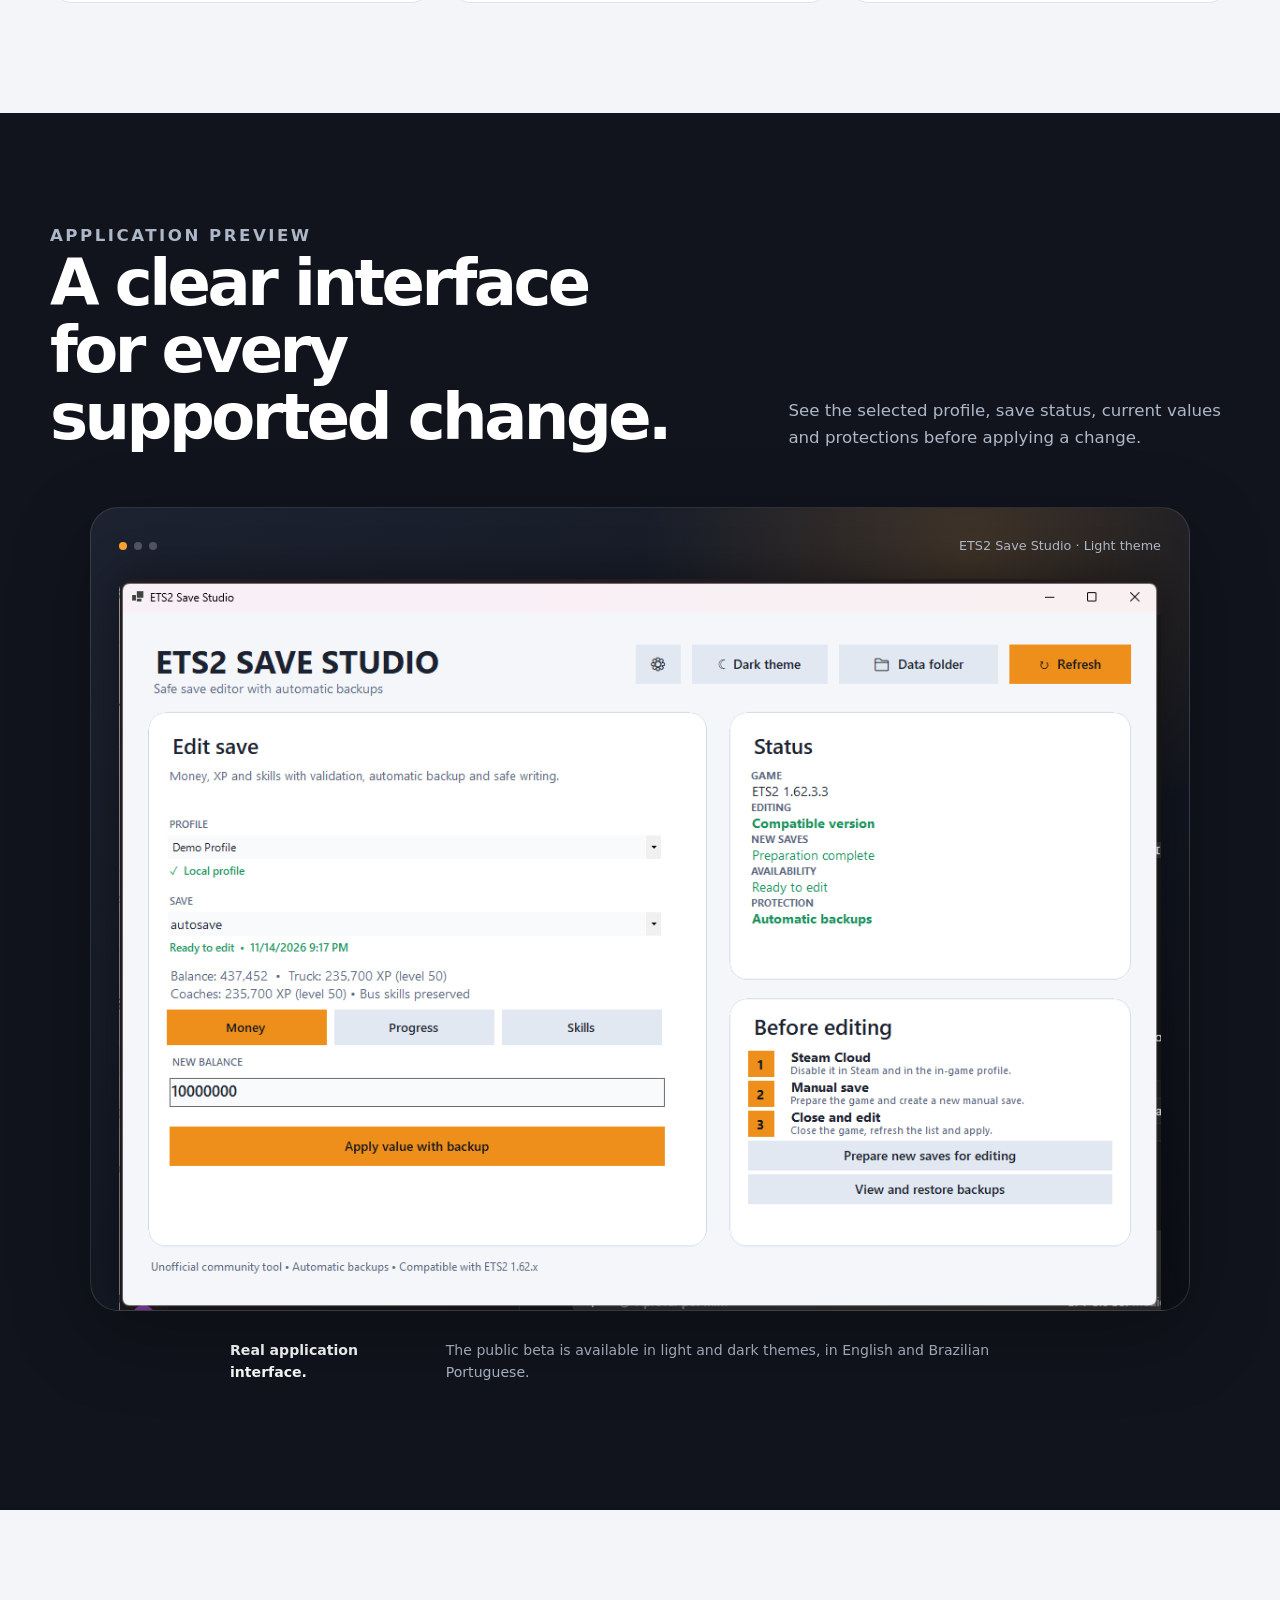
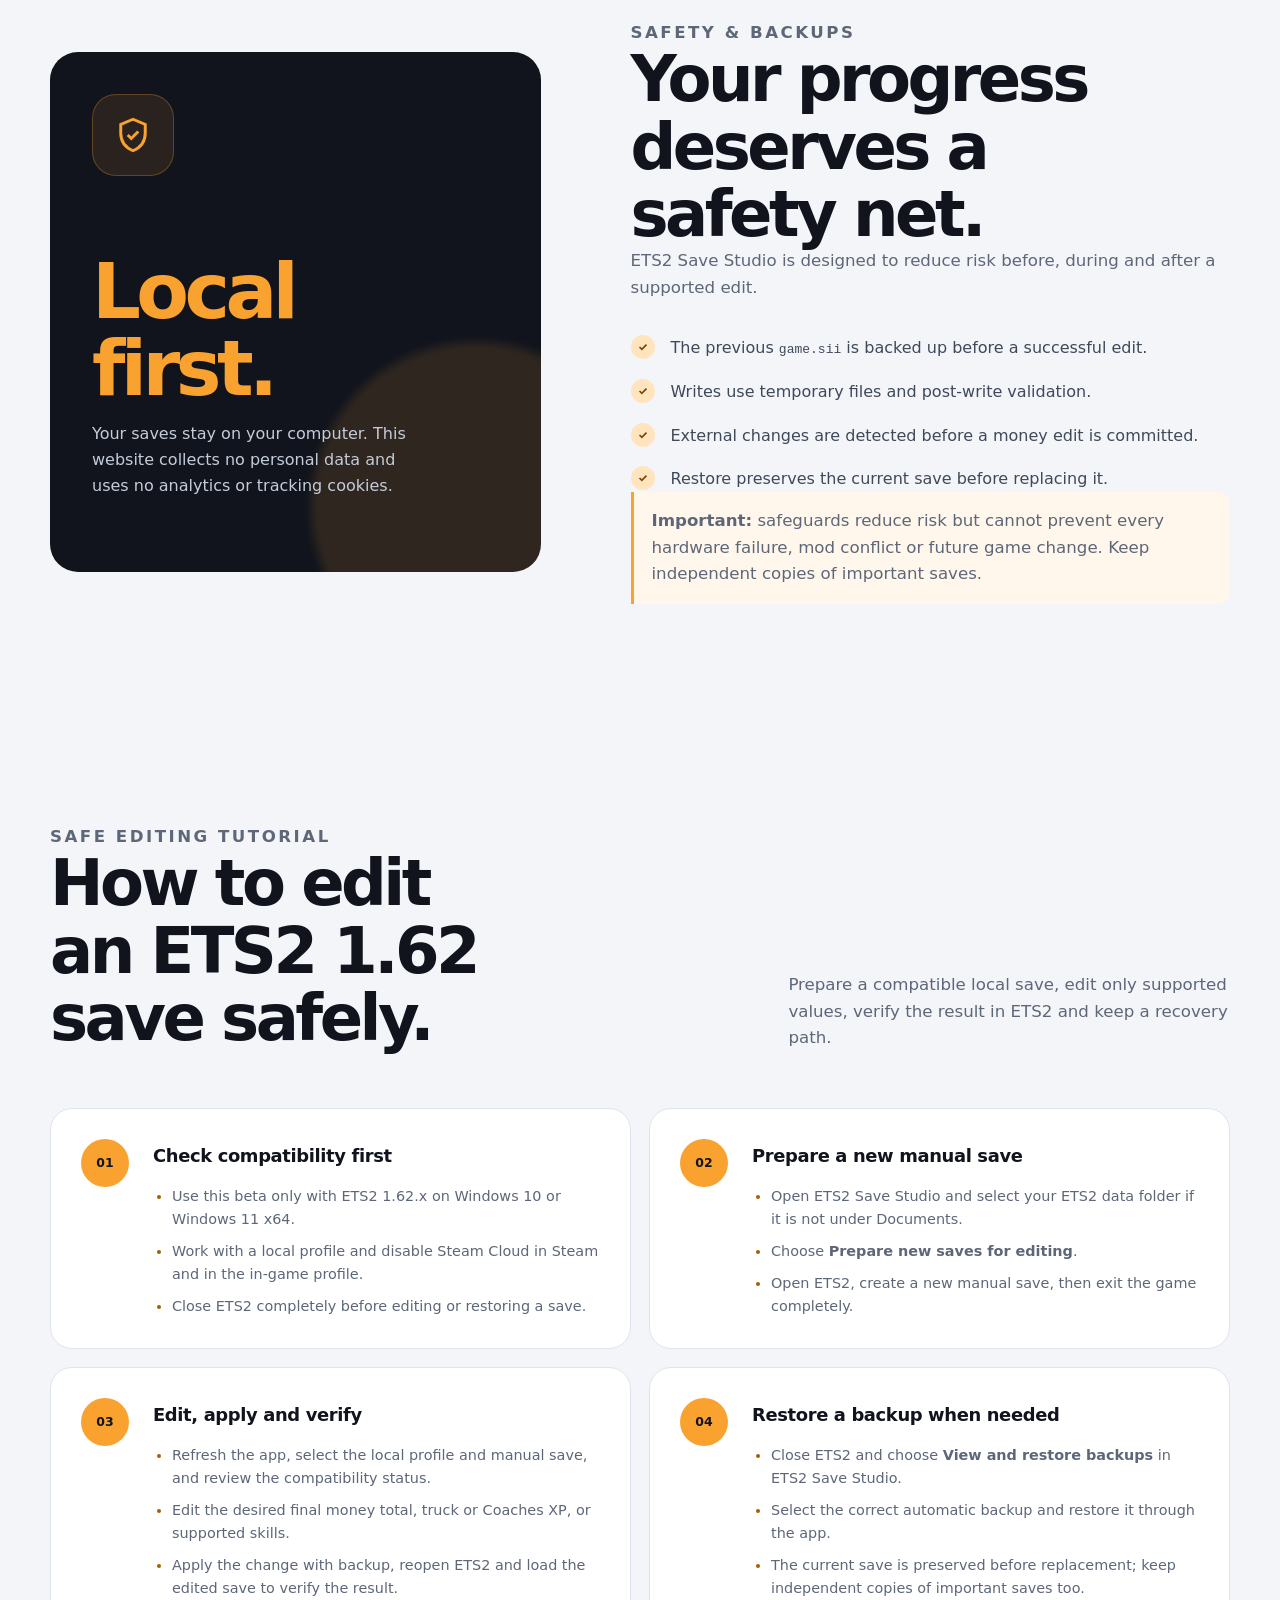
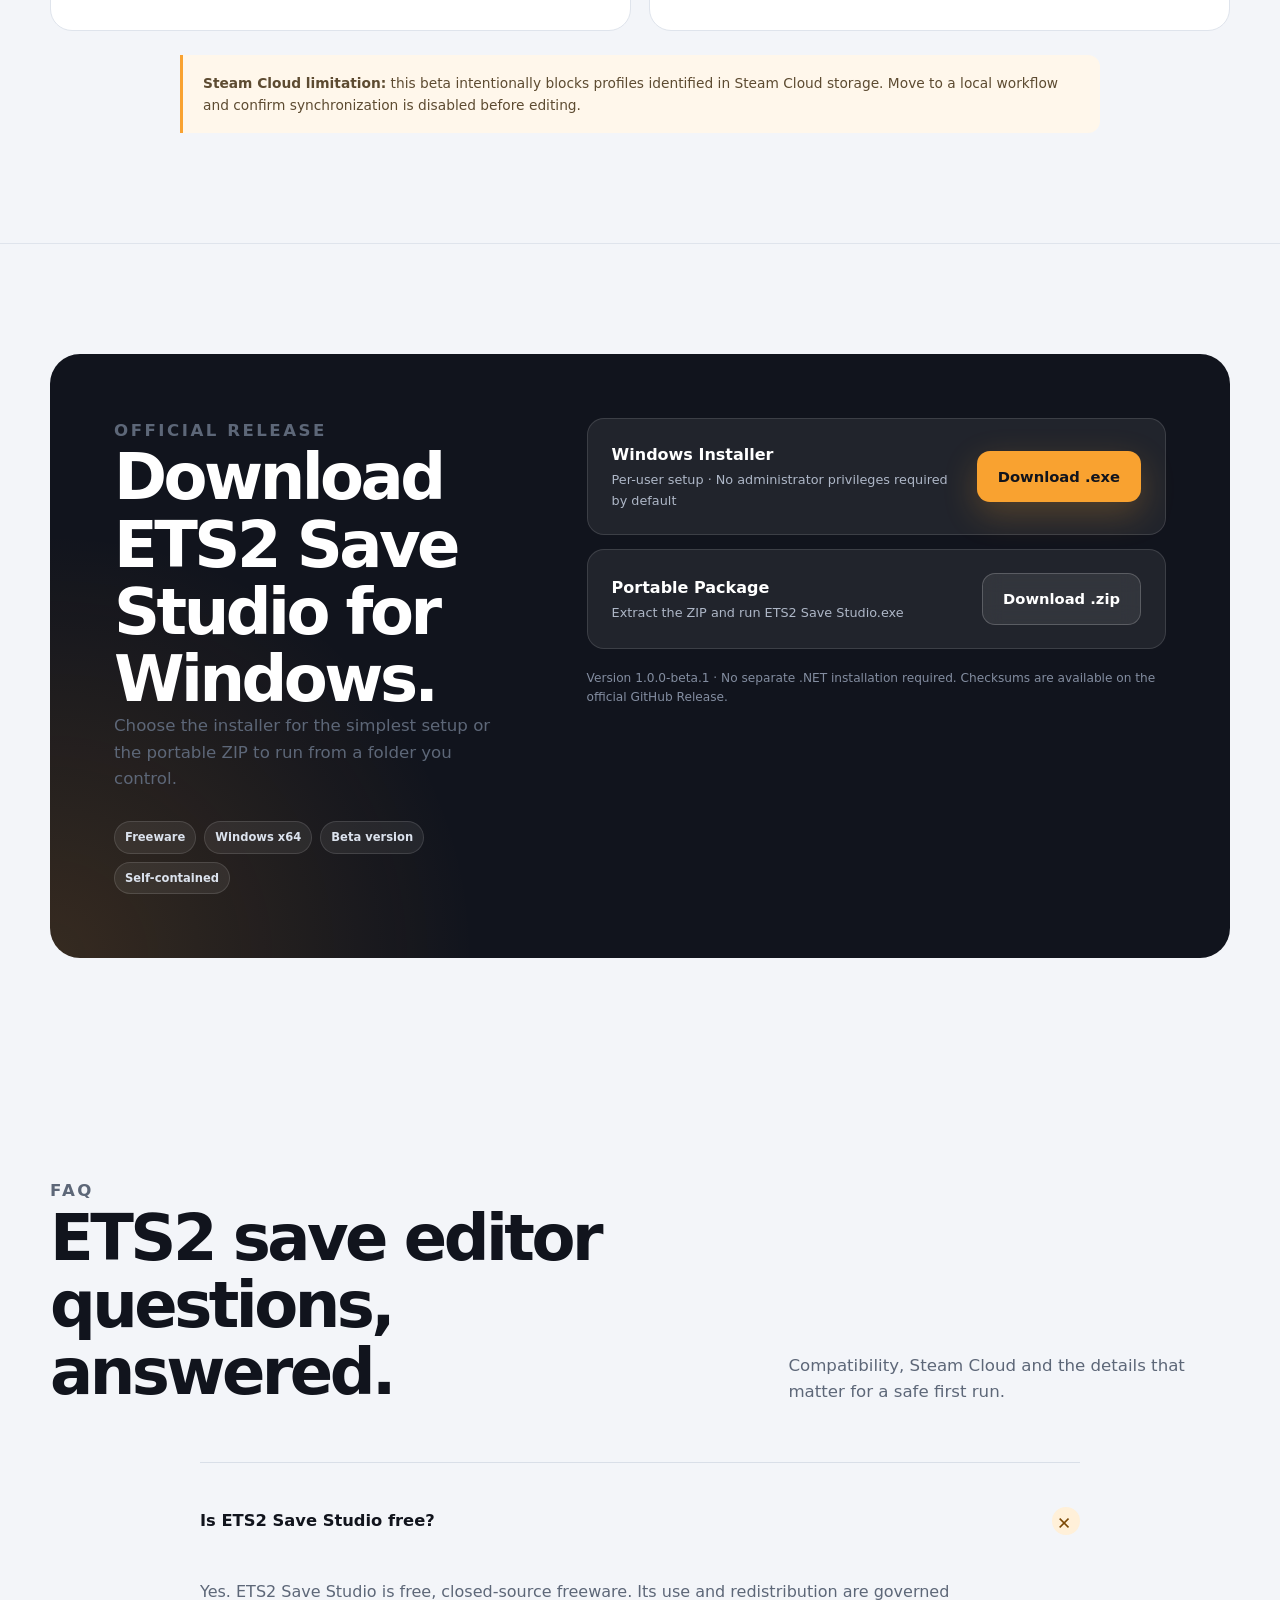
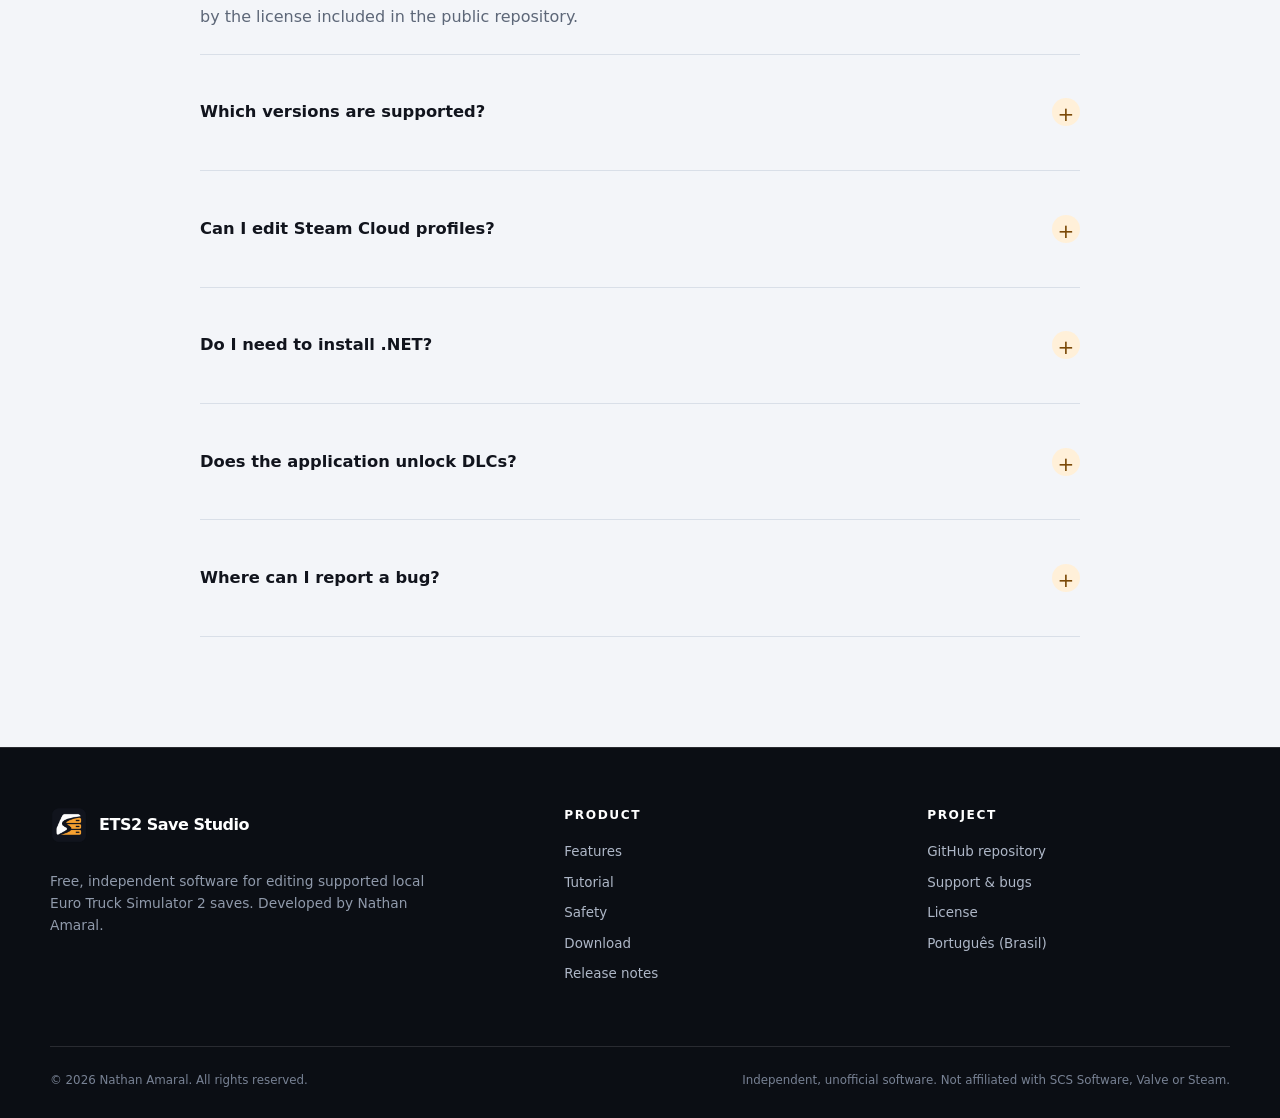
==== commit 40f9ea71: "site: publish SEO V2 content" ====
--- a/site/en/index.html
+++ b/site/en/index.html
@@ -3,15 +3,15 @@
 <head>
   <meta charset="utf-8">
   <meta name="viewport" content="width=device-width, initial-scale=1">
-  <title>ETS2 Save Studio — Free Save Editor for Windows</title>
-  <meta name="description" content="Edit local Euro Truck Simulator 2 saves with money, progression and skills tools, automatic backups and restore. Free for Windows x64.">
+  <title>ETS2 Save Editor 1.62 — Free Download | ETS2 Save Studio</title>
+  <meta name="description" content="Download ETS2 Save Studio, a free ETS2 1.62 save editor for Windows x64. Edit money, XP and skills with automatic backups and save restoration.">
   <meta name="theme-color" content="#11141D">
   <meta name="color-scheme" content="dark light">
   <meta name="author" content="Nathan Amaral">
-  <link rel="canonical" href="https://nathan5d.github.io/ets2-save-studio/en/">
-  <link rel="alternate" hreflang="en" href="https://nathan5d.github.io/ets2-save-studio/en/">
-  <link rel="alternate" hreflang="pt-BR" href="https://nathan5d.github.io/ets2-save-studio/pt-br/">
-  <link rel="alternate" hreflang="x-default" href="https://nathan5d.github.io/ets2-save-studio/en/">
+  <link rel="canonical" href="https://ets2.nathanamaral.com.br/en/">
+  <link rel="alternate" hreflang="en" href="https://ets2.nathanamaral.com.br/en/">
+  <link rel="alternate" hreflang="pt-BR" href="https://ets2.nathanamaral.com.br/pt-br/">
+  <link rel="alternate" hreflang="x-default" href="https://ets2.nathanamaral.com.br/en/">
   <link rel="icon" href="../assets/images/logo.png" type="image/png">
   <link rel="apple-touch-icon" href="../assets/images/logo.png">
   <link rel="stylesheet" href="../assets/css/styles.css">
@@ -20,15 +20,15 @@
   <meta property="og:site_name" content="ETS2 Save Studio">
   <meta property="og:locale" content="en_US">
   <meta property="og:locale:alternate" content="pt_BR">
-  <meta property="og:title" content="ETS2 Save Studio — Your journey. Your progress. Your control.">
-  <meta property="og:description" content="The free save editor for Euro Truck Simulator 2. Built for local saves with automatic backups and restore.">
-  <meta property="og:url" content="https://nathan5d.github.io/ets2-save-studio/en/">
-  <meta property="og:image" content="https://nathan5d.github.io/ets2-save-studio/assets/images/app-preview.png">
+  <meta property="og:title" content="ETS2 Save Editor 1.62 — Free Download | ETS2 Save Studio">
+  <meta property="og:description" content="Edit money, XP and skills in local ETS2 1.62 saves with automatic backups and save restoration. Free for Windows x64.">
+  <meta property="og:url" content="https://ets2.nathanamaral.com.br/en/">
+  <meta property="og:image" content="https://ets2.nathanamaral.com.br/assets/images/app-preview.png">
   <meta property="og:image:alt" content="ETS2 Save Studio application window">
   <meta name="twitter:card" content="summary_large_image">
-  <meta name="twitter:title" content="ETS2 Save Studio — Free Save Editor for Windows">
-  <meta name="twitter:description" content="Edit local ETS2 saves with focused controls, automatic backups and restore.">
-  <meta name="twitter:image" content="https://nathan5d.github.io/ets2-save-studio/assets/images/app-preview.png">
+  <meta name="twitter:title" content="ETS2 Save Editor 1.62 — Free Download | ETS2 Save Studio">
+  <meta name="twitter:description" content="Edit money, XP and skills in local ETS2 1.62 saves with automatic backups and save restoration.">
+  <meta name="twitter:image" content="https://ets2.nathanamaral.com.br/assets/images/app-preview.png">
 
   <script type="application/ld+json">
   {
@@ -38,12 +38,12 @@
     "applicationCategory": "UtilitiesApplication",
     "operatingSystem": "Windows 10, Windows 11 (x64)",
     "softwareVersion": "1.0.0-beta.1",
-    "description": "A free, independent Windows application for editing local Euro Truck Simulator 2 saves with automatic backups and restoration tools.",
-    "url": "https://nathan5d.github.io/ets2-save-studio/en/",
+    "description": "A free ETS2 1.62 save editor for Windows x64 with money, XP and skill editing, automatic backups and save restoration.",
+    "url": "https://ets2.nathanamaral.com.br/en/",
     "downloadUrl": "https://github.com/nathan5d/ets2-save-studio/releases/tag/v1.0.0-beta.1",
-    "image": "https://nathan5d.github.io/ets2-save-studio/assets/images/app-preview.png",
+    "image": "https://ets2.nathanamaral.com.br/assets/images/app-preview.png",
     "author": { "@type": "Person", "name": "Nathan Amaral" },
-    "offers": { "@type": "Offer", "price": "0", "priceCurrency": "USD" },
+    "softwareRequirements": "Euro Truck Simulator 2 1.62.x; local profile with Steam Cloud disabled",
     "inLanguage": ["en", "pt-BR"]
   }
   </script>
@@ -59,7 +59,7 @@
       </a>
       <nav class="nav-links" id="main-menu" aria-label="Primary">
         <a href="#features">Features</a>
-        <a href="#preview">Preview</a>
+        <a href="#tutorial">Tutorial</a>
         <a href="#safety">Safety</a>
         <a href="#faq">FAQ</a>
       </nav>
@@ -81,7 +81,7 @@
         <div class="hero-content">
           <p class="eyebrow">Built for the road ahead</p>
           <h1 id="hero-title">Your journey. Your progress. Your control.</h1>
-          <p class="lead">The free save editor for Euro Truck Simulator 2.</p>
+          <p class="lead">A free ETS2 1.62 save editor for Windows x64.</p>
           <div class="hero-actions">
             <a class="button button-primary" href="https://github.com/nathan5d/ets2-save-studio/releases/download/v1.0.0-beta.1/ETS2-Save-Studio-1.0.0-beta.1-Setup.exe">
               <svg aria-hidden="true" viewBox="0 0 24 24" fill="none" stroke="currentColor" stroke-width="2"><path d="M12 3v12m0 0 5-5m-5 5-5-5M5 21h14"/></svg>
@@ -104,9 +104,9 @@
         <div class="section-head" data-reveal>
           <div>
             <p class="kicker">Focused tools</p>
-            <h2 id="features-title">The controls that matter. Nothing that doesn't.</h2>
-          </div>
-          <p>Purpose-built editing for local ETS2 saves, with a clear interface and safeguards around every write.</p>
+            <h2 id="features-title">Edit money, XP and skills in ETS2 1.62.</h2>
+          </div>
+          <p>Focused tools for compatible local saves, backed by validation, automatic backups and in-app restoration.</p>
         </div>
         <div class="feature-grid">
           <article class="feature-card" data-reveal>
@@ -148,7 +148,7 @@
         <div class="section-head" data-reveal>
           <div>
             <p class="kicker">Application preview</p>
-            <h2 id="preview-title">Clarity in every edit.</h2>
+            <h2 id="preview-title">A clear interface for every supported change.</h2>
           </div>
           <p>See the selected profile, save status, current values and protections before applying a change.</p>
         </div>
@@ -189,20 +189,62 @@
       </div>
     </section>
 
-    <section class="section" id="how-it-works" aria-labelledby="steps-title">
+    <section class="section section-muted tutorial-section" id="tutorial" aria-labelledby="tutorial-title">
       <div class="container">
         <div class="section-head" data-reveal>
           <div>
-            <p class="kicker">How it works</p>
-            <h2 id="steps-title">Three deliberate steps.</h2>
-          </div>
-          <p>Prepare a compatible local save, make a focused change and let the app protect the previous state.</p>
-        </div>
-        <div class="steps">
-          <article class="step" data-reveal><h3>Prepare your save</h3><p>Disable Steam Cloud in Steam and in the ETS2 profile. Use the app to prepare new text-format saves.</p></article>
-          <article class="step" data-reveal><h3>Select and review</h3><p>Close ETS2 completely, refresh the app and select the local profile and manual save you want to edit.</p></article>
-          <article class="step" data-reveal><h3>Apply with backup</h3><p>Review the detected values, apply the change and keep the automatic backup available for restoration.</p></article>
-        </div>
+            <p class="kicker">Safe editing tutorial</p>
+            <h2 id="tutorial-title">How to edit an ETS2 1.62 save safely.</h2>
+          </div>
+          <p>Prepare a compatible local save, edit only supported values, verify the result in ETS2 and keep a recovery path.</p>
+        </div>
+        <div class="tutorial-grid">
+          <article class="tutorial-card" data-reveal>
+            <span class="tutorial-number" aria-hidden="true">01</span>
+            <div>
+              <h3>Check compatibility first</h3>
+              <ul class="tutorial-list">
+                <li>Use this beta only with ETS2 1.62.x on Windows 10 or Windows 11 x64.</li>
+                <li>Work with a local profile and disable Steam Cloud in Steam and in the in-game profile.</li>
+                <li>Close ETS2 completely before editing or restoring a save.</li>
+              </ul>
+            </div>
+          </article>
+          <article class="tutorial-card" data-reveal>
+            <span class="tutorial-number" aria-hidden="true">02</span>
+            <div>
+              <h3>Prepare a new manual save</h3>
+              <ul class="tutorial-list">
+                <li>Open ETS2 Save Studio and select your ETS2 data folder if it is not under Documents.</li>
+                <li>Choose <strong>Prepare new saves for editing</strong>.</li>
+                <li>Open ETS2, create a new manual save, then exit the game completely.</li>
+              </ul>
+            </div>
+          </article>
+          <article class="tutorial-card" data-reveal>
+            <span class="tutorial-number" aria-hidden="true">03</span>
+            <div>
+              <h3>Edit, apply and verify</h3>
+              <ul class="tutorial-list">
+                <li>Refresh the app, select the local profile and manual save, and review the compatibility status.</li>
+                <li>Edit the desired final money total, truck or Coaches XP, or supported skills.</li>
+                <li>Apply the change with backup, reopen ETS2 and load the edited save to verify the result.</li>
+              </ul>
+            </div>
+          </article>
+          <article class="tutorial-card" data-reveal>
+            <span class="tutorial-number" aria-hidden="true">04</span>
+            <div>
+              <h3>Restore a backup when needed</h3>
+              <ul class="tutorial-list">
+                <li>Close ETS2 and choose <strong>View and restore backups</strong> in ETS2 Save Studio.</li>
+                <li>Select the correct automatic backup and restore it through the app.</li>
+                <li>The current save is preserved before replacement; keep independent copies of important saves too.</li>
+              </ul>
+            </div>
+          </article>
+        </div>
+        <p class="tutorial-note" data-reveal><strong>Steam Cloud limitation:</strong> this beta intentionally blocks profiles identified in Steam Cloud storage. Move to a local workflow and confirm synchronization is disabled before editing.</p>
       </div>
     </section>
 
@@ -211,7 +253,7 @@
         <div class="download-panel" data-reveal>
           <div class="download-copy">
             <p class="kicker">Official release</p>
-            <h2 id="download-title">Ready for your next save.</h2>
+            <h2 id="download-title">Download ETS2 Save Studio for Windows.</h2>
             <p>Choose the installer for the simplest setup or the portable ZIP to run from a folder you control.</p>
             <div class="download-badges">
               <span class="badge">Freeware</span><span class="badge">Windows x64</span><span class="badge">Beta version</span><span class="badge">Self-contained</span>
@@ -237,7 +279,7 @@
     <section class="section section-muted" id="faq" aria-labelledby="faq-title">
       <div class="container">
         <div class="section-head" data-reveal>
-          <div><p class="kicker">FAQ</p><h2 id="faq-title">Before you edit.</h2></div>
+          <div><p class="kicker">FAQ</p><h2 id="faq-title">ETS2 save editor questions, answered.</h2></div>
           <p>Compatibility, Steam Cloud and the details that matter for a safe first run.</p>
         </div>
         <div class="faq-list" data-reveal>
@@ -256,7 +298,7 @@
     <div class="container">
       <div class="footer-grid">
         <div class="footer-brand"><a class="brand" href="#top"><img src="../assets/images/logo.png" alt="" width="38" height="38"><span>ETS2 Save Studio</span></a><p>Free, independent software for editing supported local Euro Truck Simulator 2 saves. Developed by Nathan Amaral.</p></div>
-        <div class="footer-column"><h2>Product</h2><a href="#features">Features</a><a href="#safety">Safety</a><a href="#download">Download</a><a href="https://github.com/nathan5d/ets2-save-studio/releases/tag/v1.0.0-beta.1">Release notes</a></div>
+        <div class="footer-column"><h2>Product</h2><a href="#features">Features</a><a href="#tutorial">Tutorial</a><a href="#safety">Safety</a><a href="#download">Download</a><a href="https://github.com/nathan5d/ets2-save-studio/releases/tag/v1.0.0-beta.1">Release notes</a></div>
         <div class="footer-column"><h2>Project</h2><a href="https://github.com/nathan5d/ets2-save-studio">GitHub repository</a><a href="https://github.com/nathan5d/ets2-save-studio/issues">Support &amp; bugs</a><a href="https://github.com/nathan5d/ets2-save-studio/blob/main/LICENSE.txt">License</a><a href="../pt-br/" data-language="pt-br" lang="pt-BR">Português (Brasil)</a></div>
       </div>
       <div class="footer-bottom"><span>© 2026 Nathan Amaral. All rights reserved.</span><span>Independent, unofficial software. Not affiliated with SCS Software, Valve or Steam.</span></div>
--- a/site/assets/css/styles.css
+++ b/site/assets/css/styles.css
@@ -497,6 +497,7 @@
 
 .preview-stage img {
   width: 100%;
+  height: auto;
   border-radius: 12px 12px 0 0;
   box-shadow: 0 -2px 46px rgba(0, 0, 0, 0.4);
 }
@@ -616,57 +617,70 @@
   font-size: 0.84rem;
 }
 
-.steps {
-  display: grid;
-  grid-template-columns: repeat(3, 1fr);
-  counter-reset: steps;
-  gap: 22px;
-}
-
-.step {
-  position: relative;
-  min-height: 290px;
-  padding: 32px;
-  background: var(--navy-2);
-  border: 1px solid var(--line);
+.tutorial-section {
+  border-bottom: 1px solid #dfe4ec;
+}
+
+.tutorial-grid {
+  display: grid;
+  grid-template-columns: repeat(2, minmax(0, 1fr));
+  gap: 18px;
+}
+
+.tutorial-card {
+  display: grid;
+  grid-template-columns: 52px 1fr;
+  align-items: start;
+  gap: 20px;
+  padding: 30px;
+  background: var(--white);
+  border: 1px solid #dfe4ec;
   border-radius: var(--radius);
-  counter-increment: steps;
-}
-
-.step::before {
-  display: grid;
-  width: 52px;
-  height: 52px;
-  margin-bottom: 60px;
+}
+
+.tutorial-number {
+  display: grid;
+  width: 48px;
+  height: 48px;
   color: var(--navy);
-  content: "0" counter(steps);
   background: var(--orange);
   border-radius: 50%;
-  font-size: 0.8rem;
+  font-size: 0.78rem;
   font-weight: 900;
   place-items: center;
 }
 
-.step:not(:last-child)::after {
-  position: absolute;
-  top: 57px;
-  right: -24px;
-  z-index: 2;
-  width: 26px;
-  height: 1px;
-  content: "";
-  background: var(--orange);
-}
-
-.step h3 {
-  margin: 0 0 9px;
-  font-size: 1.18rem;
-}
-
-.step p {
+.tutorial-card h3 {
+  margin: 3px 0 14px;
+  color: var(--navy);
+  font-size: 1.12rem;
+  letter-spacing: -0.02em;
+}
+
+.tutorial-list {
   margin: 0;
-  color: var(--muted);
+  padding-left: 19px;
+  color: #5d6778;
   font-size: 0.9rem;
+}
+
+.tutorial-list li + li {
+  margin-top: 9px;
+}
+
+.tutorial-list li::marker {
+  color: #a55f00;
+}
+
+.tutorial-note {
+  max-width: 920px;
+  margin: 24px auto 0;
+  padding: 17px 20px;
+  color: #5d4b31;
+  background: #fff7eb;
+  border-left: 3px solid var(--orange);
+  border-radius: 0 12px 12px 0;
+  font-size: 0.86rem;
 }
 
 .download-panel {
@@ -915,25 +929,8 @@
     grid-template-columns: repeat(2, 1fr);
   }
 
-  .steps {
+  .tutorial-grid {
     grid-template-columns: 1fr;
-  }
-
-  .step {
-    min-height: 0;
-  }
-
-  .step::before {
-    margin-bottom: 30px;
-  }
-
-  .step:not(:last-child)::after {
-    top: auto;
-    right: auto;
-    bottom: -23px;
-    left: 57px;
-    width: 1px;
-    height: 23px;
   }
 
   .footer-grid {
@@ -1005,6 +1002,17 @@
     min-height: 0;
   }
 
+  .tutorial-card {
+    grid-template-columns: 1fr;
+    gap: 14px;
+    padding: 24px;
+  }
+
+  .tutorial-number {
+    width: 44px;
+    height: 44px;
+  }
+
   .preview-stage {
     padding: 14px 14px 0;
     border-radius: 18px;
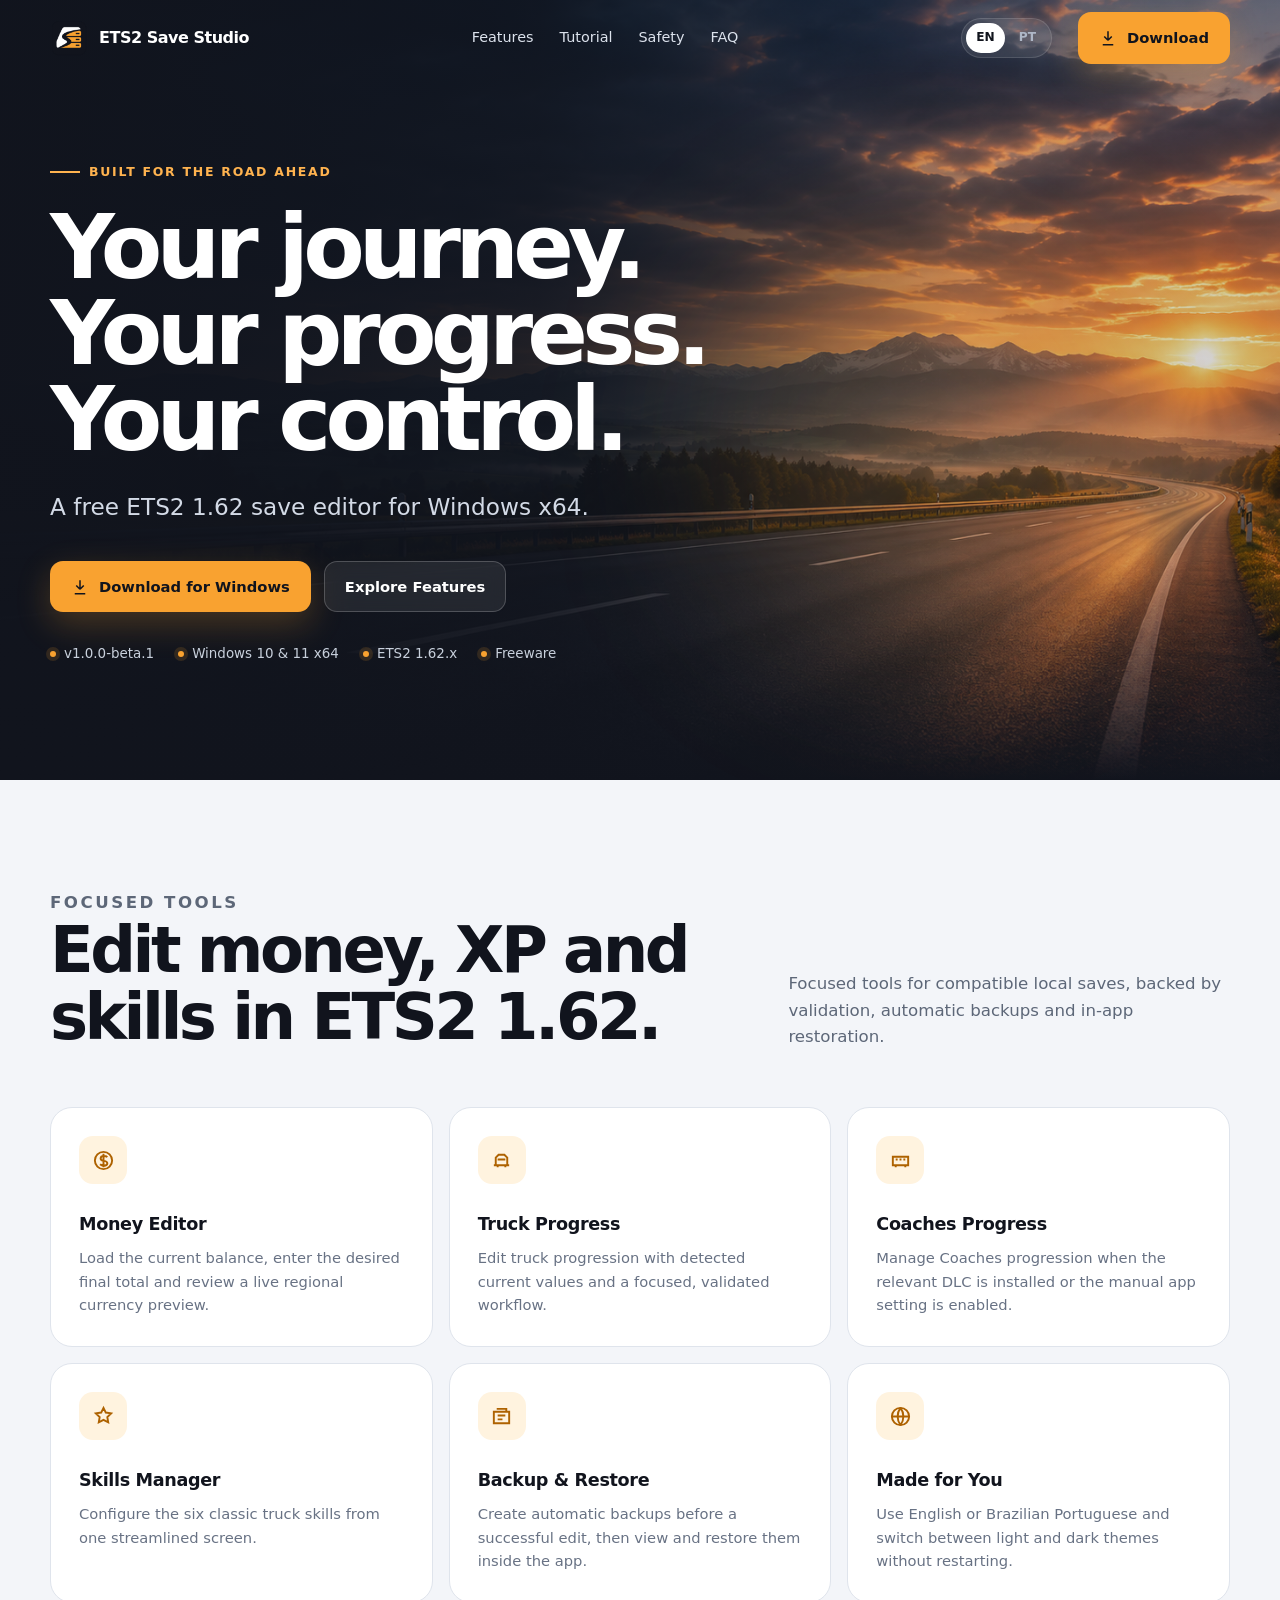
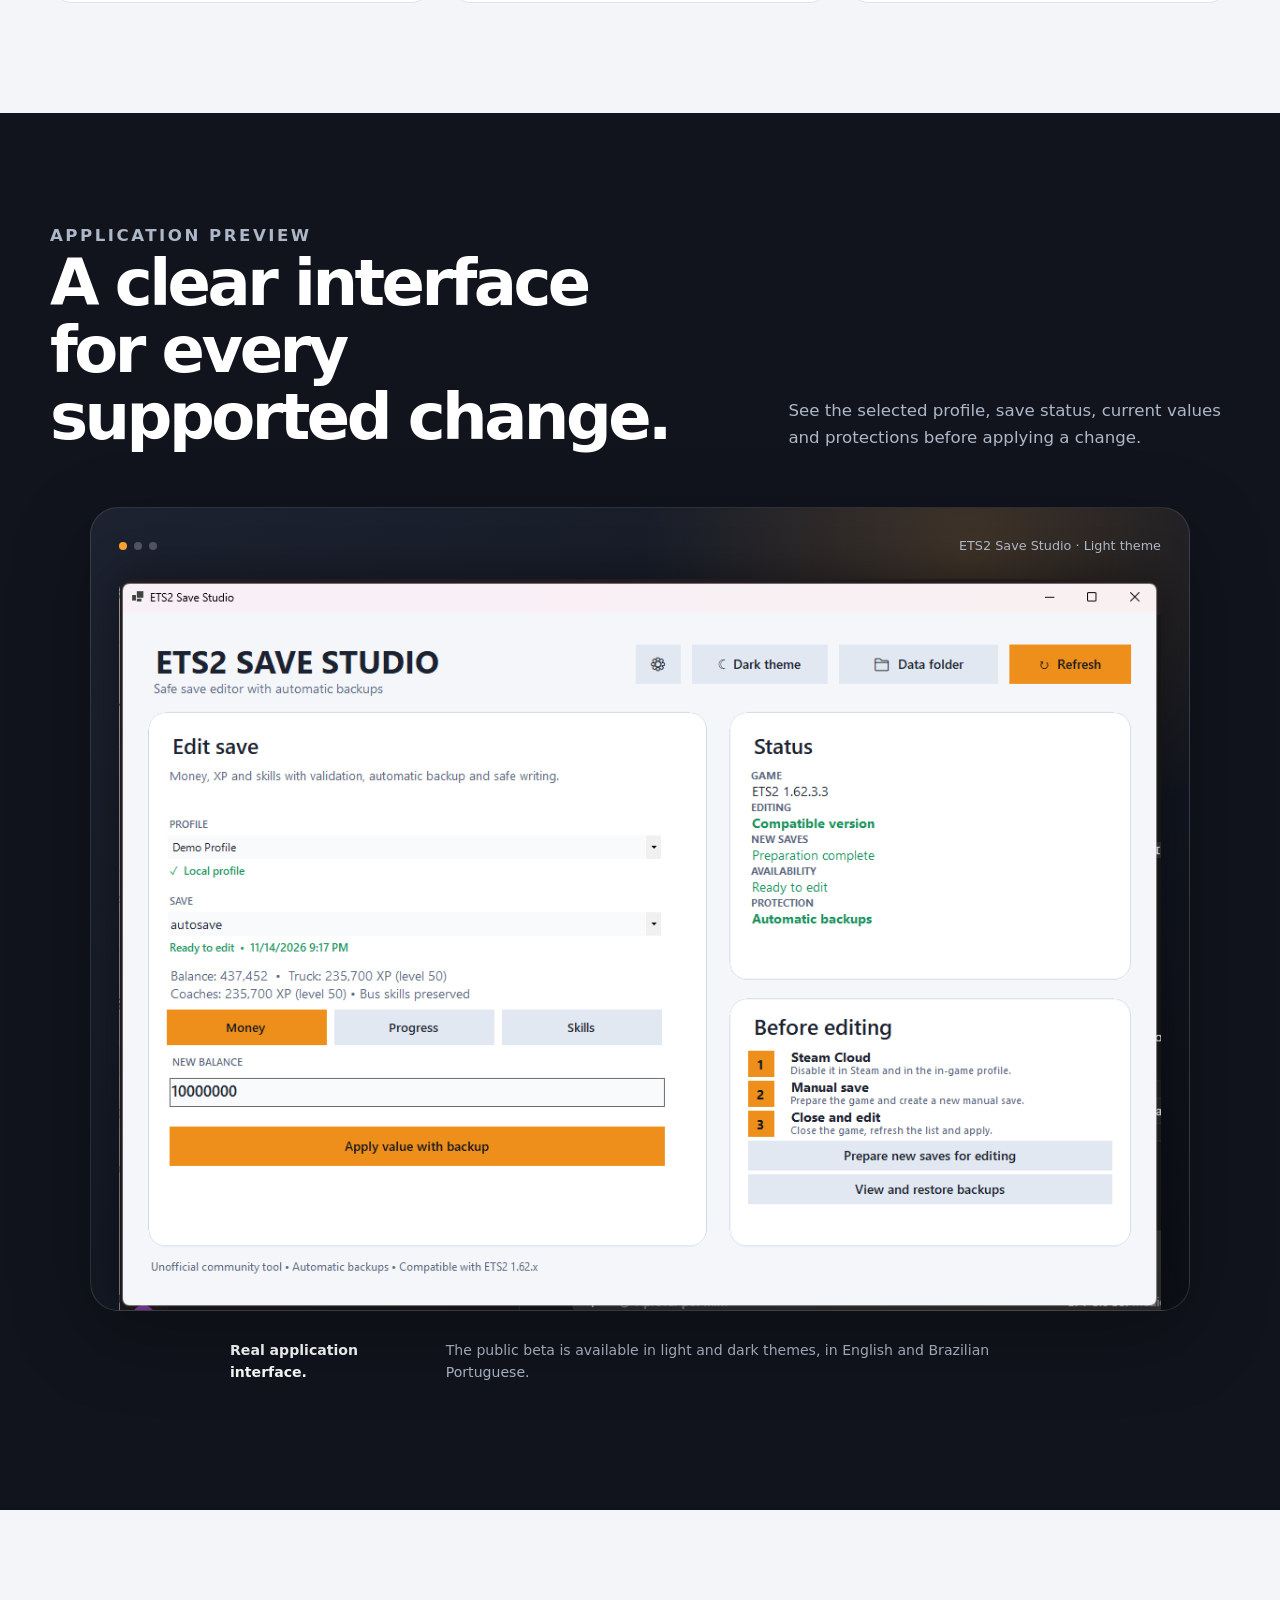
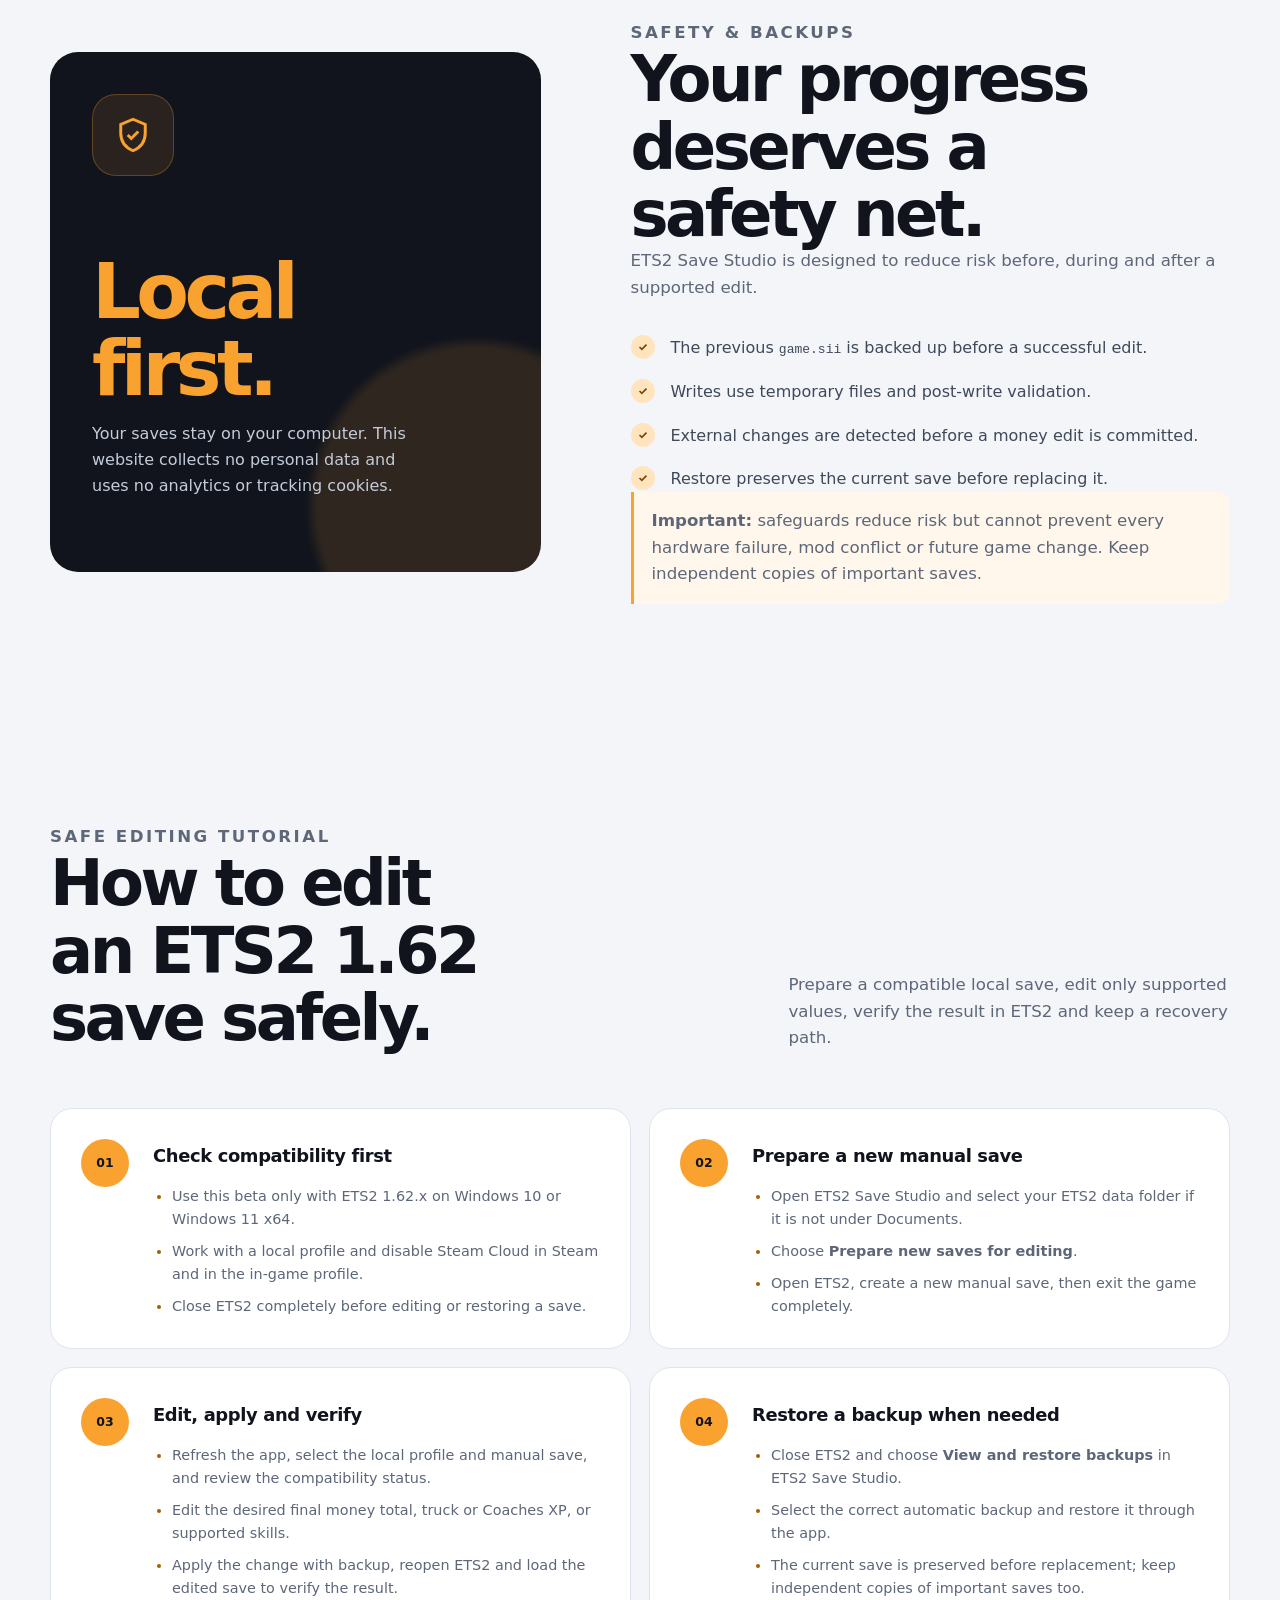
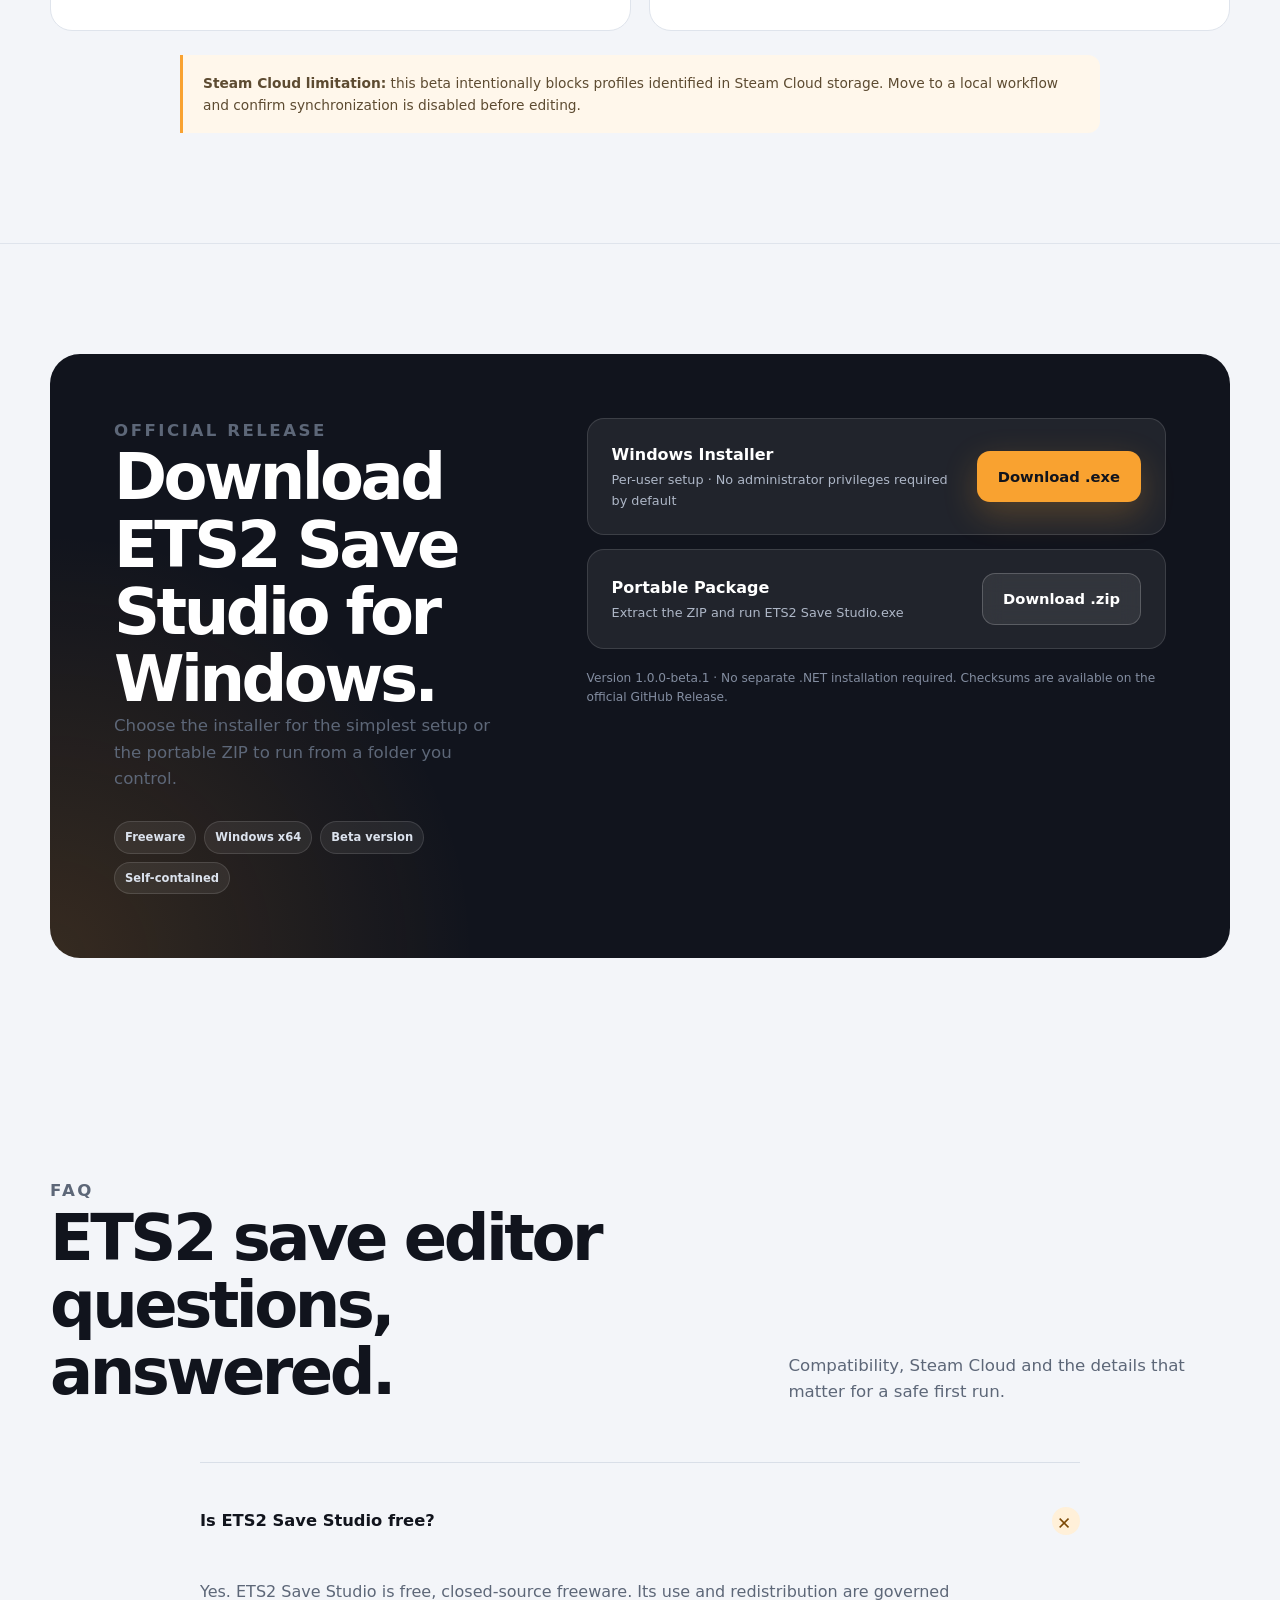
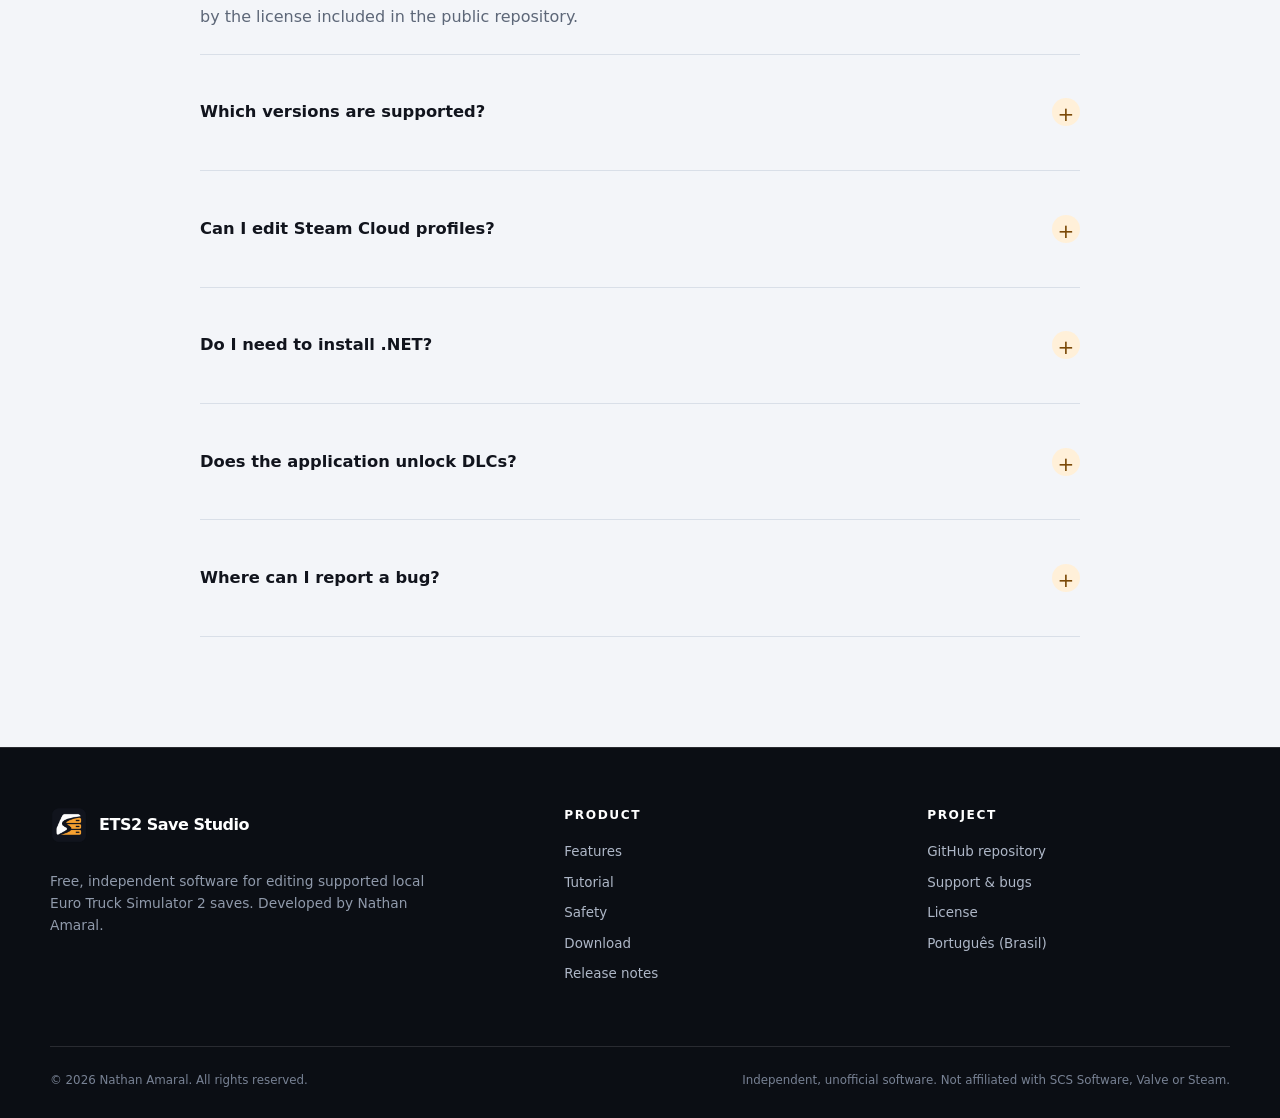
==== commit 4208019b: "site: add language transition feedback" ====
--- a/site/en/index.html
+++ b/site/en/index.html
@@ -68,7 +68,10 @@
           <a href="../en/" data-language="en" aria-current="page" lang="en">EN</a>
           <a href="../pt-br/" data-language="pt-br" lang="pt-BR">PT</a>
         </div>
-        <a class="button button-primary" href="#download">Download</a>
+        <a class="button button-primary" href="#download">
+          <svg aria-hidden="true" viewBox="0 0 24 24" fill="none" stroke="currentColor" stroke-width="2"><path d="M12 3v12m0 0 5-5m-5 5-5-5M5 21h14"/></svg>
+          Download
+        </a>
         <button class="menu-toggle" type="button" aria-expanded="false" aria-controls="main-menu" aria-label="Open navigation menu"><span></span></button>
       </div>
     </div>
--- a/site/assets/css/styles.css
+++ b/site/assets/css/styles.css
@@ -35,9 +35,31 @@
   overflow: hidden;
 }
 
+main,
+.site-footer {
+  transition: opacity 0.18s ease, filter 0.18s ease;
+}
+
+body.language-changing main,
+body.language-changing .site-footer {
+  opacity: 0.62;
+  filter: saturate(0.72);
+}
+
 img {
   display: block;
   max-width: 100%;
+}
+
+.sr-only {
+  position: absolute;
+  width: 1px;
+  height: 1px;
+  padding: 0;
+  overflow: hidden;
+  clip: rect(0, 0, 0, 0);
+  white-space: nowrap;
+  border: 0;
 }
 
 a {
@@ -138,9 +160,11 @@
   background: rgba(255, 255, 255, 0.08);
   border: 1px solid var(--line);
   border-radius: 999px;
+  transition: border-color 0.2s ease, background 0.2s ease;
 }
 
 .language-switcher a {
+  position: relative;
   min-width: 39px;
   padding: 5px 9px;
   color: var(--muted);
@@ -149,11 +173,52 @@
   font-weight: 800;
   text-align: center;
   text-decoration: none;
+  transition: color 0.18s ease, background 0.18s ease, opacity 0.18s ease, transform 0.18s ease;
 }
 
 .language-switcher a[aria-current="page"] {
   color: var(--navy);
   background: var(--white);
+}
+
+.language-switcher a:hover {
+  color: var(--white);
+}
+
+.language-switcher.is-switching {
+  background: rgba(249, 162, 48, 0.13);
+  border-color: rgba(249, 162, 48, 0.48);
+  pointer-events: none;
+}
+
+.language-switcher.is-switching a:not(.is-loading) {
+  opacity: 0.4;
+}
+
+.language-switcher a.is-loading {
+  color: transparent;
+  background: var(--orange);
+  transform: scale(0.96);
+}
+
+.language-switcher a.is-loading::after {
+  position: absolute;
+  top: 50%;
+  left: 50%;
+  width: 12px;
+  height: 12px;
+  border: 2px solid rgba(17, 20, 29, 0.28);
+  border-top-color: var(--navy);
+  border-radius: 50%;
+  content: "";
+  transform: translate(-50%, -50%);
+  animation: language-spinner 0.58s linear infinite;
+}
+
+@keyframes language-spinner {
+  to {
+    transform: translate(-50%, -50%) rotate(360deg);
+  }
 }
 
 .menu-toggle {
